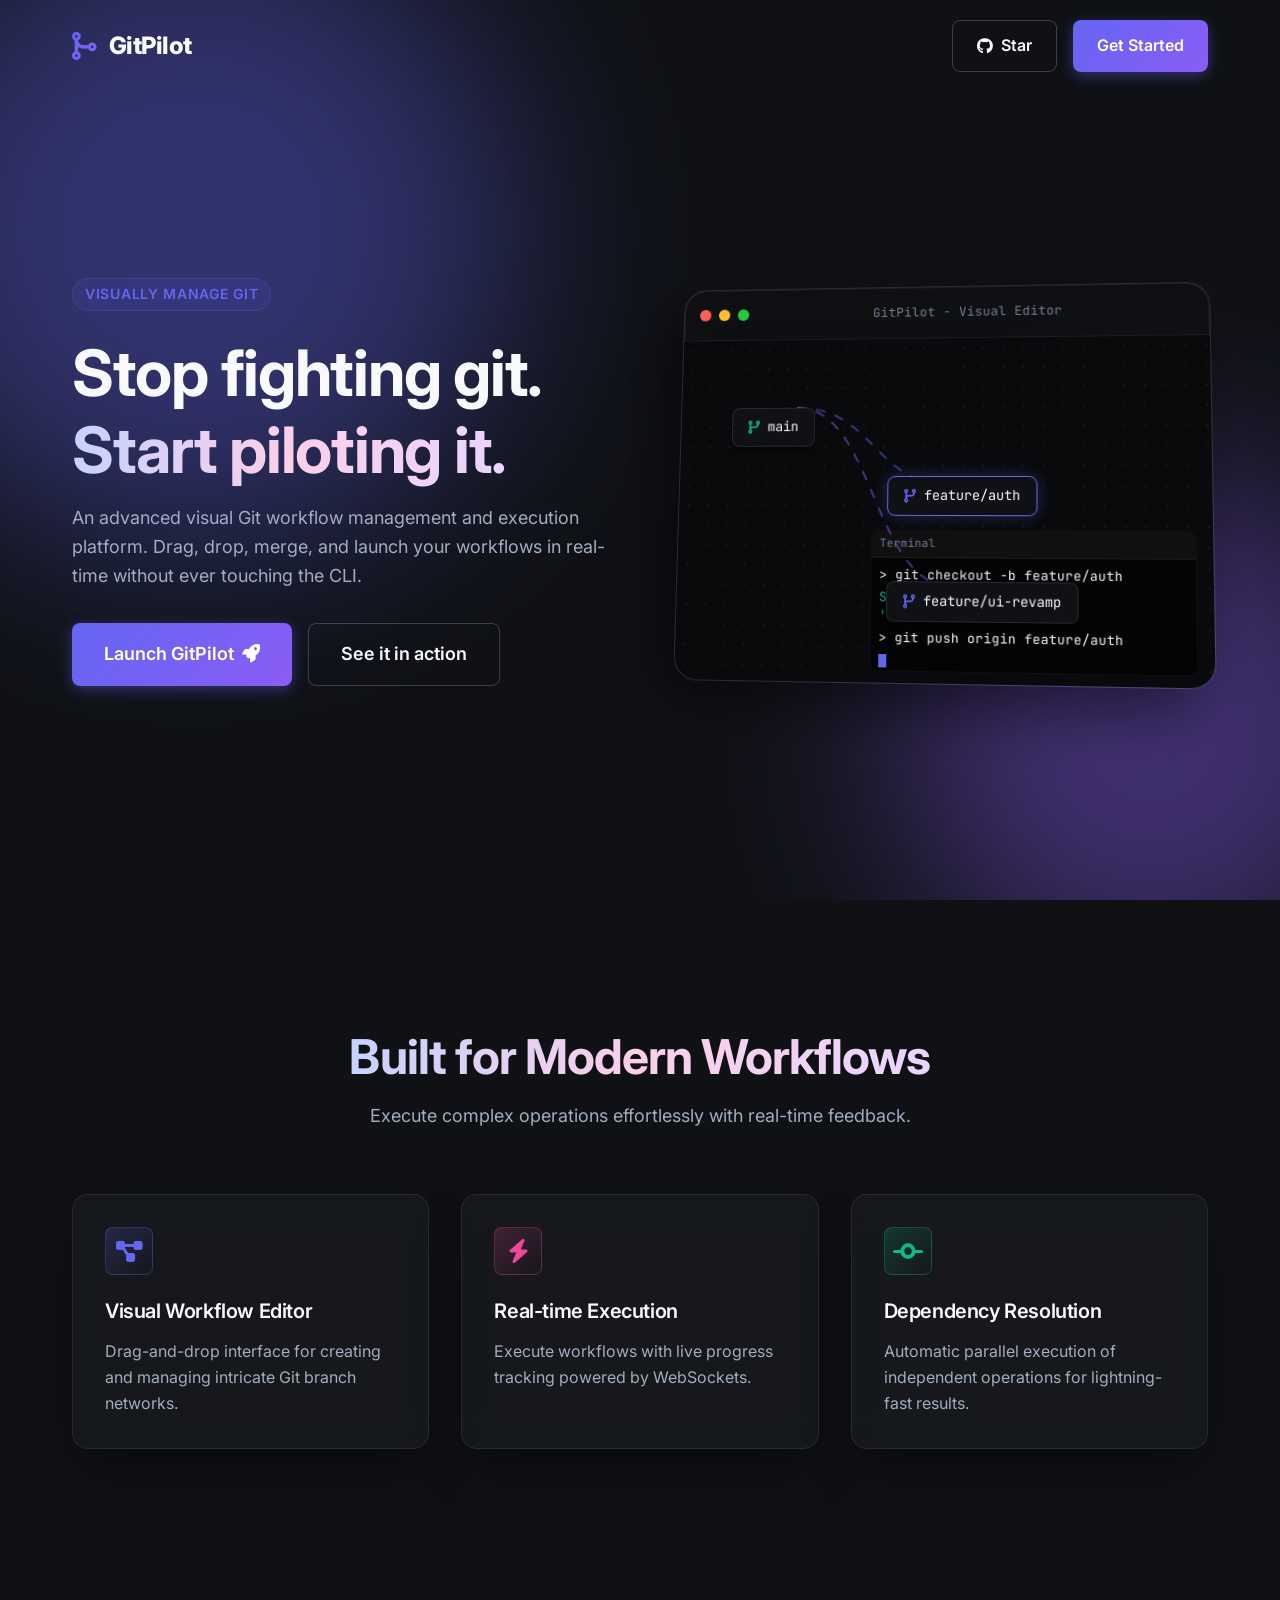
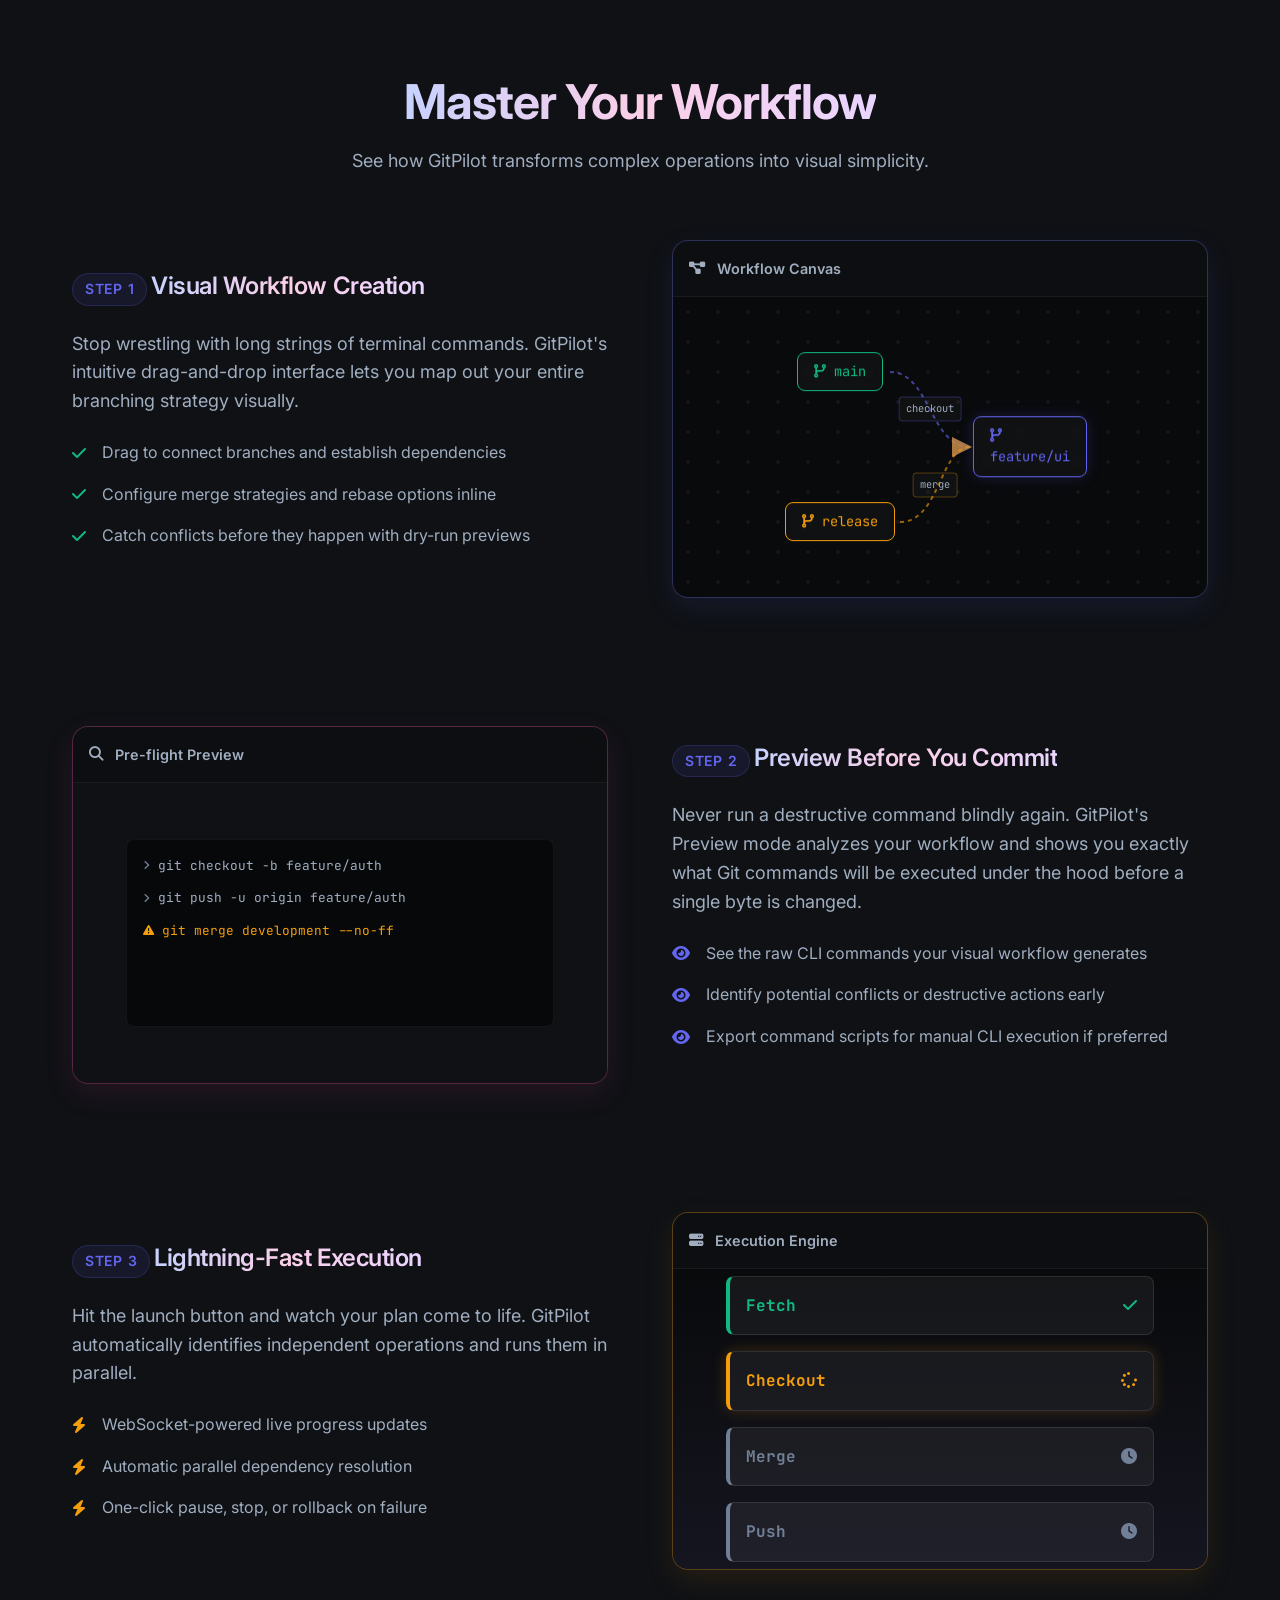
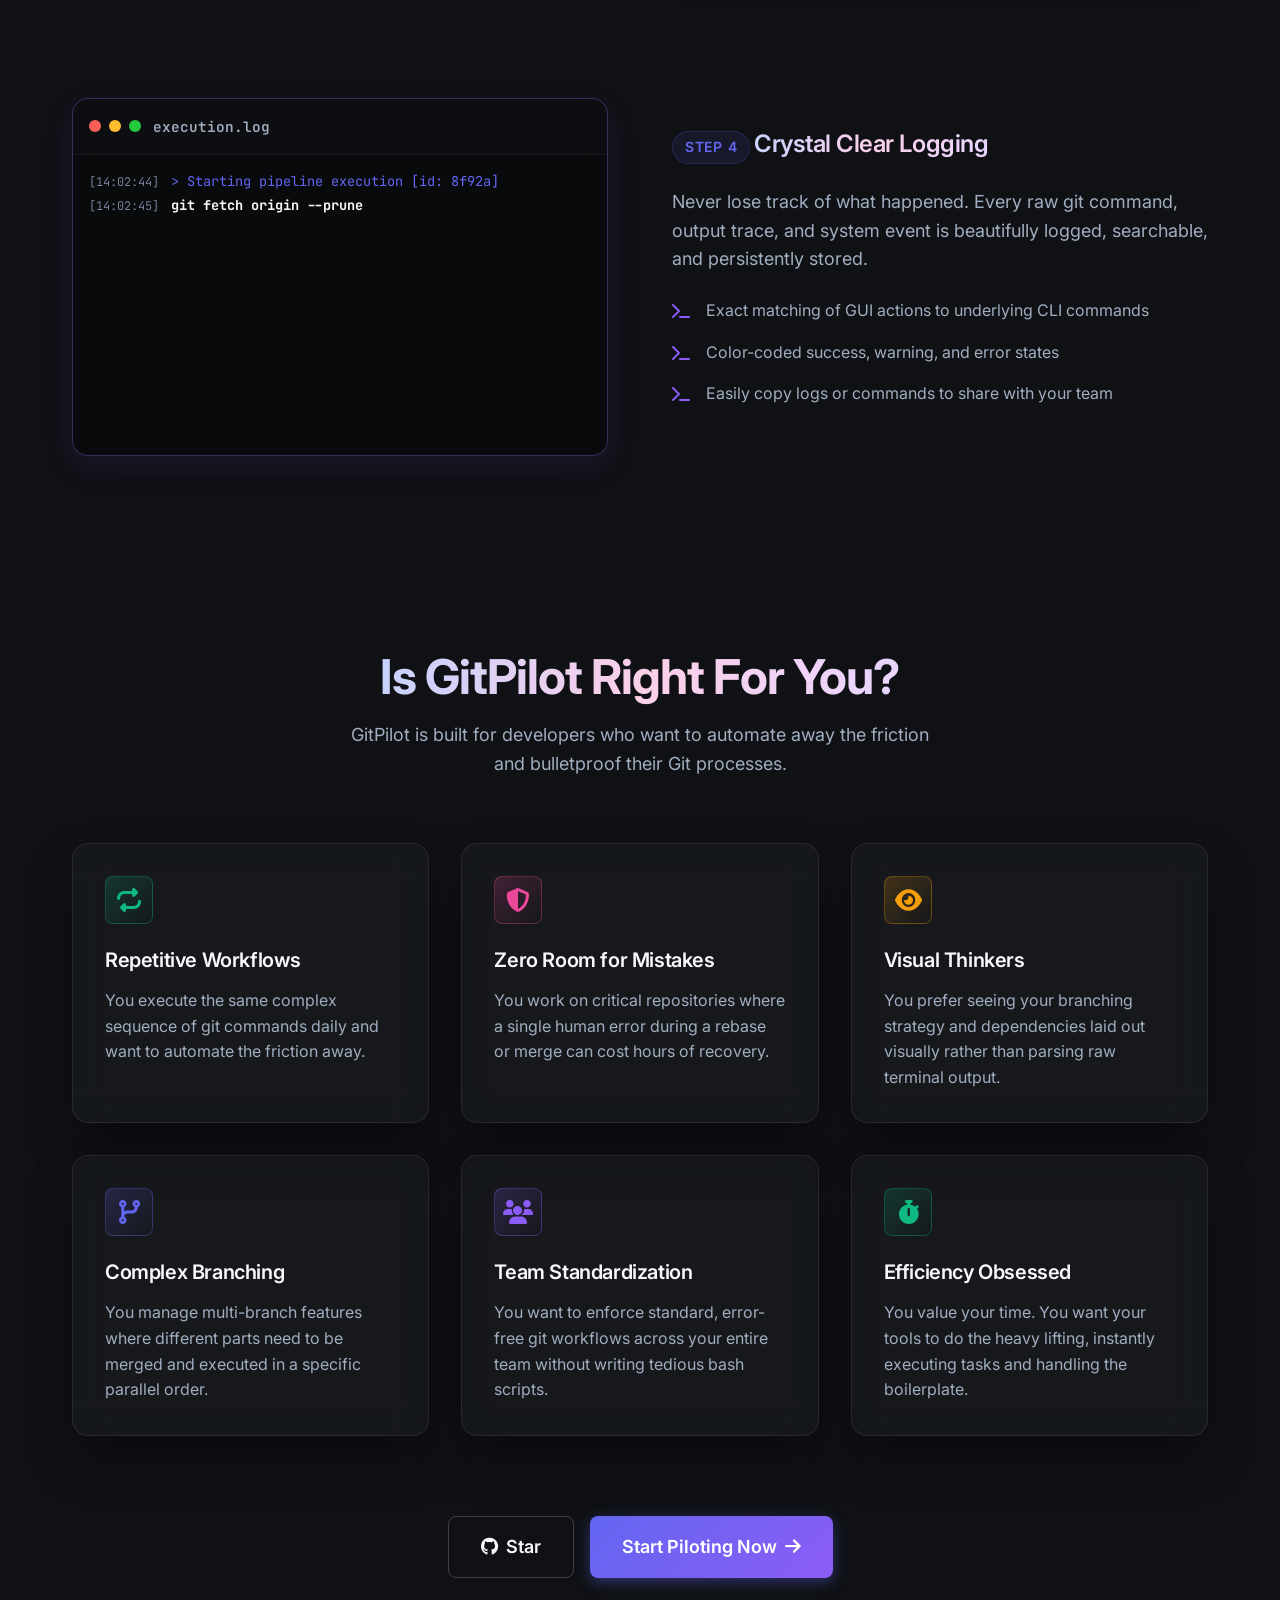
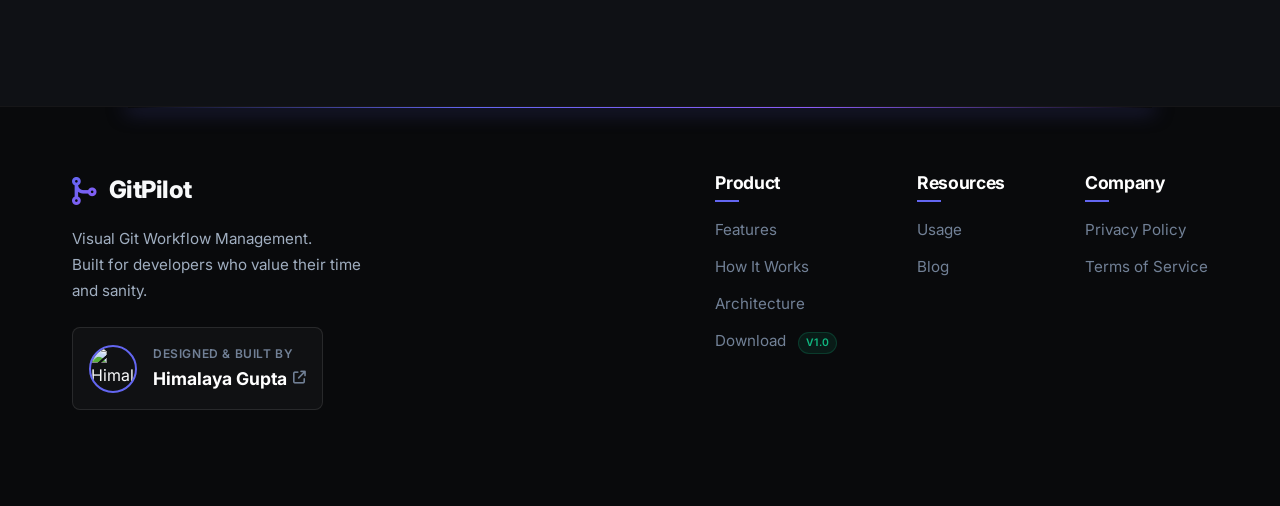
==== index.html @ dd2ccf81 "setup landing page for gitpilot" ====
<!DOCTYPE html>
<html lang="en">
<head>
    <meta charset="UTF-8">
    <meta name="viewport" content="width=device-width, initial-scale=1.0">
    <title>GitPilot - Visual Git Workflow Excellence</title>
    <meta name="description" content="GitPilot is an advanced visual Git workflow management and execution platform.">
    <!-- Google Fonts -->
    <link rel="preconnect" href="https://fonts.googleapis.com">
    <link rel="preconnect" href="https://fonts.gstatic.com" crossorigin>
    <link href="https://fonts.googleapis.com/css2?family=Inter:wght@300;400;500;600;700;800&family=JetBrains+Mono:wght@400;700&display=swap" rel="stylesheet">
    <!-- FontAwesome for Icons -->
    <link rel="stylesheet" href="https://cdnjs.cloudflare.com/ajax/libs/font-awesome/6.4.0/css/all.min.css">
    <!-- Custom CSS -->
    <link rel="stylesheet" href="css/style.css">
</head>
<body class="dark-theme">
    
    <!-- Navigation -->
    <nav class="navbar" id="navbar">
        <div class="container nav-content">
            <a href="#" class="logo">
                <i class="fa-solid fa-code-merge logo-icon"></i>
                <span>GitPilot</span>
            </a>
            
            <div class="nav-actions">
                <a href="https://github.com" target="_blank" class="btn btn-outline" aria-label="Github"><i class="fa-brands fa-github"></i> Star</a>
                <a href="#download" class="btn btn-primary">Get Started</a>
            </div>
            <button class="menu-toggle" aria-label="Toggle menu">
                <i class="fa-solid fa-bars"></i>
            </button>
        </div>
    </nav>

    <!-- Hero Section -->
    <header class="hero" id="hero">
        <div class="hero-bg-shapes">
            <div class="shape shape-1"></div>
            <div class="shape shape-2"></div>
        </div>
        <div class="container hero-content">
            <div class="hero-text">
                <div class="badge fade-in-up">Visually Manage Git</div>
                <h1 class="fade-in-up delay-1">Stop fighting git.<br><span class="text-gradient">Start piloting it.</span></h1>
                <p class="fade-in-up delay-2">An advanced visual Git workflow management and execution platform. Drag, drop, merge, and launch your workflows in real-time without ever touching the CLI.</p>
                <div class="hero-cta fade-in-up delay-3">
                    <a href="#download" class="btn btn-primary btn-lg">Launch GitPilot <i class="fa-solid fa-rocket"></i></a>
                    <a href="#how-it-works" class="btn btn-outline btn-lg">See it in action</a>
                </div>
            </div>
            <div class="hero-visual fade-in delay-4">
                <div class="glass-panel editor-mockup">
                    <div class="editor-header">
                        <div class="window-controls">
                            <span class="dot close"></span>
                            <span class="dot minimize"></span>
                            <span class="dot maximize"></span>
                        </div>
                        <div class="window-title">GitPilot - Visual Editor</div>
                    </div>
                    <div class="editor-body">
                        <!-- Simulated Visual Graph -->
                        <div class="graph-container" id="hero-graph">
                            <div class="node node-main" style="top: 20%; left: 10%;">
                                <i class="fa-solid fa-code-branch"></i> main
                            </div>
                            <svg class="connection-line" style="position:absolute; top: 0; left: 0; width: 100%; height: 100%; pointer-events: none; z-index: 1;">
                                <path id="anim-path-1" d="M 120 70 C 200 70, 200 150, 280 150" fill="none" class="animated-path stroke-primary" />
                                <path id="anim-path-2" d="M 120 70 C 200 70, 200 250, 280 250" fill="none" class="animated-path stroke-secondary" />
                            </svg>
                            <div class="node node-feature glow" style="top: 40%; left: 40%;">
                                <i class="fa-solid fa-code-branch"></i> feature/auth
                            </div>
                            <div class="node node-feature" style="top: 70%; left: 40%;">
                                <i class="fa-solid fa-code-branch"></i> feature/ui-revamp
                            </div>
                            <!-- Live Terminal Overlay -->
                            <div class="terminal-overlay glass-panel-dark">
                                <div class="terminal-header">Terminal</div>
                                <div class="terminal-content" id="terminal-typing"></div>
                            </div>
                        </div>
                    </div>
                </div>
            </div>
        </div>
    </header>

    <!-- Features Section -->
    <section class="features" id="features">
        <div class="container">
            <div class="section-header text-center reveal">
                <h2 class="text-gradient">Built for Modern Workflows</h2>
                <p>Execute complex operations effortlessly with real-time feedback.</p>
            </div>
            <div class="features-grid">
                <!-- Feature 1 -->
                <div class="feature-card glass-panel reveal hover-glow-effect">
                    <div class="feature-icon icon-gradient-1">
                        <i class="fa-solid fa-diagram-project"></i>
                    </div>
                    <h3>Visual Workflow Editor</h3>
                    <p>Drag-and-drop interface for creating and managing intricate Git branch networks.</p>
                </div>
                <!-- Feature 2 -->
                <div class="feature-card glass-panel reveal hover-glow-effect delay-1">
                    <div class="feature-icon icon-gradient-2">
                        <i class="fa-solid fa-bolt"></i>
                    </div>
                    <h3>Real-time Execution</h3>
                    <p>Execute workflows with live progress tracking powered by WebSockets.</p>
                </div>
                <!-- Feature 3 -->
                <div class="feature-card glass-panel reveal hover-glow-effect delay-2">
                    <div class="feature-icon icon-gradient-3">
                        <i class="fa-solid fa-code-commit"></i>
                    </div>
                    <h3>Dependency Resolution</h3>
                    <p>Automatic parallel execution of independent operations for lightning-fast results.</p>
                </div>
            </div>
        </div>
    </section>

    <!-- Showcase Sections (How It Works) -->
    <section class="showcase-section" id="how-it-works">
        <div class="container">
            <div class="section-header text-center reveal">
                <h2 class="text-gradient">Master Your Workflow</h2>
                <p>See how GitPilot transforms complex operations into visual simplicity.</p>
            </div>

            <!-- Showcase 1: Workflow Creation -->
            <div class="showcase-row reveal">
                <div class="showcase-text">
                    <div class="badge">Step 1</div>
                    <h3 class="text-gradient">Visual Workflow Creation</h3>
                    <p>Stop wrestling with long strings of terminal commands. GitPilot's intuitive drag-and-drop interface lets you map out your entire branching strategy visually.</p>
                    <ul class="feature-list">
                        <li><i class="fa-solid fa-check text-success"></i> Drag to connect branches and establish dependencies</li>
                        <li><i class="fa-solid fa-check text-success"></i> Configure merge strategies and rebase options inline</li>
                        <li><i class="fa-solid fa-check text-success"></i> Catch conflicts before they happen with dry-run previews</li>
                    </ul>
                </div>
                <div class="showcase-visual">
                    <div class="glass-panel mockup-panel outline-primary">
                        <div class="mockup-header">
                            <i class="fa-solid fa-diagram-project"></i> Workflow Canvas
                        </div>
                        <div class="mockup-body canvas-bg" style="position: relative;">
                            <!-- Centered rigid cluster -->
                            <div style="position: absolute; top: 50%; left: 50%; transform: translate(-50%, -50%); width: 320px; height: 250px;">
                                <!-- SVG Connections -->
                                <svg width="320" height="250" style="position:absolute; top:0; left:0; z-index: 1; pointer-events: none;">
                                    <defs>
                                        <marker id="arrow-pf" markerWidth="10" markerHeight="10" refX="9" refY="5" orient="auto">
                                            <path d="M 0 0 L 10 5 L 0 10 z" fill="rgba(99,102,241,0.6)" />
                                        </marker>
                                        <marker id="arrow-pm" markerWidth="10" markerHeight="10" refX="9" refY="5" orient="auto">
                                            <path d="M 0 0 L 10 5 L 0 10 z" fill="rgba(245,158,11,0.6)" />
                                        </marker>
                                    </defs>
                                    <!-- Checkout path -->
                                    <path d="M 110 50 C 150 50, 150 125, 190 125" fill="none" stroke="rgba(99,102,241,0.6)" stroke-width="2" stroke-dasharray="4 4" marker-end="url(#arrow-pf)"/>
                                    <!-- Merge path -->
                                    <path d="M 120 200 C 160 200, 160 125, 190 125" fill="none" stroke="rgba(245,158,11,0.6)" stroke-width="2" stroke-dasharray="4 4" marker-end="url(#arrow-pm)"/>
                                </svg>

                                <!-- Nodes -->
                                <div class="mock-node" style="position: absolute; top: 50px; left: 60px; transform: translate(-50%, -50%); border-color: var(--accent-success); color: var(--accent-success); z-index: 2;">
                                    <i class="fa-solid fa-code-branch"></i> main
                                </div>
                                
                                <div class="mock-node" style="position: absolute; top: 200px; left: 60px; transform: translate(-50%, -50%); border-color: var(--accent-warning); color: var(--accent-warning); z-index: 2;">
                                    <i class="fa-solid fa-code-branch"></i> release
                                </div>
                                
                                <div class="mock-node" style="position: absolute; top: 125px; left: 250px; transform: translate(-50%, -50%); border-color: var(--accent-primary); color: var(--accent-primary); z-index: 2; box-shadow: 0 0 15px rgba(99,102,241,0.2);">
                                    <i class="fa-solid fa-code-branch"></i> feature/ui
                                </div>

                                <!-- Operations -->
                                <div style="position: absolute; top: 87px; left: 150px; transform: translate(-50%, -50%); background: var(--bg-card); padding: 0.2rem 0.4rem; border-radius: 4px; border: 1px solid rgba(99,102,241,0.3); font-size: 0.65rem; font-family: var(--font-mono); color: var(--text-secondary); z-index: 5;">
                                    checkout
                                </div>
                                <div style="position: absolute; top: 163px; left: 155px; transform: translate(-50%, -50%); background: var(--bg-card); padding: 0.2rem 0.4rem; border-radius: 4px; border: 1px solid rgba(245,158,11,0.3); font-size: 0.65rem; font-family: var(--font-mono); color: var(--text-secondary); z-index: 5;">
                                    merge
                                </div>
                            </div>
                        </div>
                    </div>
                </div>
            </div>

            <!-- Showcase 2: Preview Operations -->
            <div class="showcase-row reverse reveal">
                <div class="showcase-text">
                    <div class="badge">Step 2</div>
                    <h3 class="text-gradient">Preview Before You Commit</h3>
                    <p>Never run a destructive command blindly again. GitPilot's Preview mode analyzes your workflow and shows you exactly what Git commands will be executed under the hood before a single byte is changed.</p>
                    <ul class="feature-list">
                        <li><i class="fa-solid fa-eye text-primary"></i> See the raw CLI commands your visual workflow generates</li>
                        <li><i class="fa-solid fa-eye text-primary"></i> Identify potential conflicts or destructive actions early</li>
                        <li><i class="fa-solid fa-eye text-primary"></i> Export command scripts for manual CLI execution if preferred</li>
                    </ul>
                </div>
                <div class="showcase-visual">
                    <div class="glass-panel mockup-panel outline-secondary">
                        <div class="mockup-header">
                            <i class="fa-solid fa-magnifying-glass"></i> Pre-flight Preview
                        </div>
                        <div class="mockup-body preview-bg" id="showcase-preview-actions">
                            <div class="preview-cmd-list">
                                <div class="p-cmd"><i class="fa-solid fa-angle-right"></i> git checkout -b feature/auth</div>
                                <div class="p-cmd"><i class="fa-solid fa-angle-right"></i> git push -u origin feature/auth</div>
                                <div class="p-cmd warning"><i class="fa-solid fa-triangle-exclamation"></i> git merge development --no-ff</div>
                                <div class="p-btn-row">
                                    <button class="btn btn-primary btn-sm">Looks Good, Execute</button>
                                </div>
                            </div>
                        </div>
                    </div>
                </div>
            </div>

            <!-- Showcase 3: Real-time Execution -->
            <div class="showcase-row reveal">
                <div class="showcase-text">
                    <div class="badge">Step 3</div>
                    <h3 class="text-gradient">Lightning-Fast Execution</h3>
                    <p>Hit the launch button and watch your plan come to life. GitPilot automatically identifies independent operations and runs them in parallel.</p>
                    <ul class="feature-list">
                        <li><i class="fa-solid fa-bolt text-warning"></i> WebSocket-powered live progress updates</li>
                        <li><i class="fa-solid fa-bolt text-warning"></i> Automatic parallel dependency resolution</li>
                        <li><i class="fa-solid fa-bolt text-warning"></i> One-click pause, stop, or rollback on failure</li>
                    </ul>
                </div>
                <div class="showcase-visual">
                    <div class="glass-panel mockup-panel outline-warning">
                        <div class="mockup-header">
                            <i class="fa-solid fa-server"></i> Execution Engine
                        </div>
                        <div class="mockup-body align-center exec-bg">
                            <div class="exec-pipeline">
                                <div class="exec-stage stage-done">Fetch</div>
                                <div class="exec-stage stage-running pulse-glow">Checkout</div>
                                <div class="exec-stage stage-pending">Merge</div>
                                <div class="exec-stage stage-pending">Push</div>
                            </div>
                            <!-- Animated data packets -->
                            <div class="packet p1"></div>
                            <div class="packet p2"></div>
                        </div>
                    </div>
                </div>
            </div>

            <!-- Showcase 4: Execution Logs -->
            <div class="showcase-row reverse reveal">
                <div class="showcase-text">
                    <div class="badge">Step 4</div>
                    <h3 class="text-gradient">Crystal Clear Logging</h3>
                    <p>Never lose track of what happened. Every raw git command, output trace, and system event is beautifully logged, searchable, and persistently stored.</p>
                    <ul class="feature-list">
                        <li><i class="fa-solid fa-terminal text-tertiary"></i> Exact matching of GUI actions to underlying CLI commands</li>
                        <li><i class="fa-solid fa-terminal text-tertiary"></i> Color-coded success, warning, and error states</li>
                        <li><i class="fa-solid fa-terminal text-tertiary"></i> Easily copy logs or commands to share with your team</li>
                    </ul>
                </div>
                <div class="showcase-visual">
                    <div class="glass-panel mockup-panel mock-terminal outline-tertiary">
                        <div class="mockup-header terminal-header">
                            <div class="window-controls"><span class="dot close"></span><span class="dot minimize"></span><span class="dot maximize"></span></div>
                            <span>execution.log</span>
                        </div>
                        <div class="mockup-body terminal-body" id="showcase-terminal-logs">
                            <!-- Logs injected by JS -->
                        </div>
                    </div>
                </div>
            </div>
        </div>
    </section>

    <!-- Target Audience Section -->
    <section class="audience-section" id="audience" style="padding: 2rem 0 8rem; position: relative; z-index: 10;">
        <div class="container">
            <div class="section-header text-center reveal">
                <h2 class="text-gradient">Is GitPilot Right For You?</h2>
                <p>GitPilot is built for developers who want to automate away the friction and bulletproof their Git processes.</p>
            </div>
            <div class="features-grid">
                <!-- Card 1 -->
                <div class="feature-card glass-panel reveal hover-glow-effect">
                    <div class="feature-icon icon-gradient-3">
                        <i class="fa-solid fa-repeat"></i>
                    </div>
                    <h3>Repetitive Workflows</h3>
                    <p>You execute the same complex sequence of git commands daily and want to automate the friction away.</p>
                </div>
                <!-- Card 2 -->
                <div class="feature-card glass-panel reveal hover-glow-effect delay-1">
                    <div class="feature-icon icon-gradient-2">
                        <i class="fa-solid fa-shield-halved"></i>
                    </div>
                    <h3>Zero Room for Mistakes</h3>
                    <p>You work on critical repositories where a single human error during a rebase or merge can cost hours of recovery.</p>
                </div>
                <!-- Card 3 -->
                <div class="feature-card glass-panel reveal hover-glow-effect delay-2">
                    <div class="feature-icon icon-gradient-4">
                        <i class="fa-solid fa-eye"></i>
                    </div>
                    <h3>Visual Thinkers</h3>
                    <p>You prefer seeing your branching strategy and dependencies laid out visually rather than parsing raw terminal output.</p>
                </div>
                <!-- Card 4 -->
                <div class="feature-card glass-panel reveal hover-glow-effect">
                    <div class="feature-icon icon-gradient-1">
                        <i class="fa-solid fa-code-branch"></i>
                    </div>
                    <h3>Complex Branching</h3>
                    <p>You manage multi-branch features where different parts need to be merged and executed in a specific parallel order.</p>
                </div>
                <!-- Card 5 -->
                <div class="feature-card glass-panel reveal hover-glow-effect delay-1">
                    <div class="feature-icon icon-gradient-5">
                        <i class="fa-solid fa-users"></i>
                    </div>
                    <h3>Team Standardization</h3>
                    <p>You want to enforce standard, error-free git workflows across your entire team without writing tedious bash scripts.</p>
                </div>
                <!-- Card 6 -->
                <div class="feature-card glass-panel reveal hover-glow-effect delay-2">
                    <div class="feature-icon icon-gradient-3">
                        <i class="fa-solid fa-stopwatch"></i>
                    </div>
                    <h3>Efficiency Obsessed</h3>
                    <p>You value your time. You want your tools to do the heavy lifting, instantly executing tasks and handling the boilerplate.</p>
                </div>
            </div>
            
            <div class="text-center mt-4" style="display: flex; justify-content: center; gap: 1rem; flex-wrap: wrap; margin-top: 5rem;">
                 <a href="https://github.com" target="_blank" class="btn btn-outline btn-lg mt-2" aria-label="Github"><i class="fa-brands fa-github"></i> Star</a>
                 <a href="#download" class="btn btn-primary btn-lg mt-2">Start Piloting Now <i class="fa-solid fa-arrow-right"></i></a>
            </div>
        </div>
    </section>

    <!-- Footer -->
    <footer class="footer pt-2">
        <div class="footer-glow"></div>
        <div class="container relative">
            <div class="footer-content">
                <div class="footer-brand">
                    <a href="#" class="logo mb-4">
                        <i class="fa-solid fa-code-merge logo-icon"></i>
                        <span>GitPilot</span>
                    </a>
                    <p>Visual Git Workflow Management.<br>Built for developers who value their time and sanity.</p>
                    
                    <div class="creator-badge mt-4" style="display: flex; align-items: center; gap: 1rem; padding: 1rem; background: rgba(255,255,255,0.03); border: 1px solid rgba(255,255,255,0.1); border-radius: var(--border-radius-sm); width: fit-content; transition: var(--transition-normal);">
                        <img src="https://github.com/himalaya0035.png" alt="Himalaya Gupta" style="width: 48px; height: 48px; border-radius: 50%; border: 2px solid var(--accent-primary);">
                        <div>
                            <p style="margin: 0; font-size: 0.75rem; color: var(--text-muted); text-transform: uppercase; letter-spacing: 0.05em; font-weight: 600;">Designed & Built by</p>
                            <a href="https://github.com/himalaya0035" target="_blank" style="font-size: 1.1rem; font-weight: 700; color: white; display: flex; align-items: center; gap: 0.4rem; text-decoration: none;">
                                Himalaya Gupta <i class="fa-solid fa-arrow-up-right-from-square" style="font-size: 0.8rem; color: var(--text-muted);"></i>
                            </a>
                        </div>
                    </div>
                </div>

                <div class="link-grid">
                    <div class="link-group">
                        <h4>Product</h4>
                        <a href="#features">Features</a>
                        <a href="#how-it-works">How It Works</a>
                        <a href="#architecture">Architecture</a>
                        <a href="#download" class="text-primary">Download <span class="badge badge-sm">v1.0</span></a>
                    </div>
                    <div class="link-group">
                        <h4>Resources</h4>
                        <a href="#">Usage</a>
                        <a href="#">Blog</a>
                    </div>
                    <div class="link-group">
                        <h4>Company</h4>
                        <a href="privacy.html">Privacy Policy</a>
                        <a href="terms.html">Terms of Service</a>
                    </div>
                </div>
            </div>
        </div>
    </footer>

    <!-- Custom JS -->
    <script src="js/main.js"></script>
</body>
</html>
---- css/style.css ----
/* ==========================================================================
   CSS Variables & Typography
   ========================================================================== */
   :root {
    /* Color Palette - Premium Dark Mode */
    --bg-dark: #0f1115;
    --bg-darker: #090a0c;
    --bg-card: rgba(255, 255, 255, 0.03);
    --bg-card-hover: rgba(255, 255, 255, 0.05);
    
    --text-primary: #f8f9fa;
    --text-secondary: #a0aec0;
    --text-muted: #718096;
    
    --accent-primary: #6366f1; /* Indigo */
    --accent-primary-hover: #4f46e5;
    --accent-secondary: #ec4899; /* Pink */
    --accent-tertiary: #8b5cf6; /* Purple */
    --accent-success: #10b981; /* Emerald */
    --accent-warning: #f59e0b; /* Amber */
    --accent-danger: #ef4444; /* Red */
    
    /* Gradients */
    --gradient-primary: linear-gradient(135deg, var(--accent-primary) 0%, var(--accent-tertiary) 100%);
    --gradient-secondary: linear-gradient(135deg, var(--accent-tertiary) 0%, var(--accent-secondary) 100%);
    --gradient-text: linear-gradient(to right, #c7d2fe, #fbcfe8, #e9d5ff);
    
    /* Layout */
    --container-width: 1200px;
    --border-radius-sm: 8px;
    --border-radius-md: 16px;
    --border-radius-lg: 24px;
    
    /* Transitions */
    --transition-fast: 0.2s ease;
    --transition-normal: 0.3s ease;
    --transition-slow: 0.8s cubic-bezier(0.16, 1, 0.3, 1);
    
    /* Fonts */
    --font-sans: 'Inter', system-ui, -apple-system, sans-serif;
    --font-mono: 'JetBrains Mono', monospace;
}

/* ==========================================================================
   Base Styles
   ========================================================================== */
* {
    margin: 0;
    padding: 0;
    box-sizing: border-box;
}

html {
    scroll-behavior: smooth;
}

body {
    font-family: var(--font-sans);
    background-color: var(--bg-dark);
    color: var(--text-primary);
    line-height: 1.6;
    overflow-x: hidden;
    -webkit-font-smoothing: antialiased;
    -moz-osx-font-smoothing: grayscale;
}

/* Base selection color */
::selection {
    background-color: rgba(99, 102, 241, 0.3);
    color: var(--text-primary);
}

.container {
    max-width: var(--container-width);
    margin: 0 auto;
    padding: 0 2rem;
}

a {
    color: var(--text-primary);
    text-decoration: none;
    transition: var(--transition-normal);
}

ul {
    list-style: none;
}

/* ==========================================================================
   Typography
   ========================================================================== */
h1, h2, h3, h4, h5, h6 {
    line-height: 1.2;
    font-weight: 700;
    margin-bottom: 1rem;
    letter-spacing: -0.02em;
}

h1 { font-size: clamp(2.5rem, 5vw, 4.5rem); }
h2 { font-size: clamp(2rem, 4vw, 3rem); }
h3 { font-size: 1.5rem; font-weight: 600; }

p {
    color: var(--text-secondary);
    margin-bottom: 1rem;
    font-size: 1.125rem;
}

.text-gradient {
    background: var(--gradient-text);
    -webkit-background-clip: text;
    background-clip: text;
    -webkit-text-fill-color: transparent;
    display: inline-block;
}

.text-center { text-align: center; }

/* ==========================================================================
   Components (Buttons, Cards, Badges)
   ========================================================================== */
.btn {
    display: inline-flex;
    align-items: center;
    justify-content: center;
    gap: 0.5rem;
    padding: 0.75rem 1.5rem;
    border-radius: var(--border-radius-sm);
    font-weight: 600;
    cursor: pointer;
    transition: var(--transition-normal);
    border: none;
    font-family: var(--font-sans);
    font-size: 1rem;
    position: relative;
    overflow: hidden;
}

.btn-lg {
    padding: 1rem 2rem;
    font-size: 1.125rem;
}

.btn-primary {
    background: var(--gradient-primary);
    color: white;
    box-shadow: 0 4px 14px 0 rgba(99, 102, 241, 0.39);
}

.btn-primary:hover {
    box-shadow: 0 6px 20px rgba(99, 102, 241, 0.23);
    transform: translateY(-2px);
}

.btn-outline {
    background: transparent;
    border: 1px solid rgba(255, 255, 255, 0.2);
    color: var(--text-primary);
}

.btn-outline:hover {
    background: rgba(255, 255, 255, 0.05);
    border-color: rgba(255, 255, 255, 0.4);
}

.badge {
    display: inline-block;
    padding: 0.25rem 0.75rem;
    background: rgba(99, 102, 241, 0.1);
    color: var(--accent-primary);
    border: 1px solid rgba(99, 102, 241, 0.2);
    border-radius: 9999px;
    font-size: 0.875rem;
    font-weight: 600;
    margin-bottom: 1.5rem;
    text-transform: uppercase;
    letter-spacing: 0.05em;
}

/* Glassmorphism panel base */
.glass-panel {
    background: var(--bg-card);
    backdrop-filter: blur(16px);
    -webkit-backdrop-filter: blur(16px);
    border: 1px solid rgba(255, 255, 255, 0.08);
    border-radius: var(--border-radius-md);
    box-shadow: 0 25px 50px -12px rgba(0, 0, 0, 0.5);
}

/* ==========================================================================
   Navigation
   ========================================================================== */
.navbar {
    position: fixed;
    top: 0;
    left: 0;
    width: 100%;
    z-index: 1000;
    padding: 1.25rem 0;
    transition: var(--transition-normal);
}

.navbar.scrolled {
    background: rgba(15, 17, 21, 0.8);
    backdrop-filter: blur(12px);
    -webkit-backdrop-filter: blur(12px);
    border-bottom: 1px solid rgba(255, 255, 255, 0.05);
    padding: 1rem 0;
}

.nav-content {
    display: flex;
    justify-content: space-between;
    align-items: center;
}

.logo {
    display: flex;
    align-items: center;
    gap: 0.75rem;
    font-size: 1.5rem;
    font-weight: 800;
    letter-spacing: -0.02em;
}

.logo-icon {
    font-size: 1.75rem;
    background: var(--gradient-primary);
    -webkit-background-clip: text;
    background-clip: text;
    -webkit-text-fill-color: transparent;
}

.nav-links {
    display: flex;
    gap: 2rem;
}

.nav-links a {
    color: var(--text-secondary);
    font-weight: 500;
    position: relative;
}

.nav-links a::after {
    content: '';
    position: absolute;
    bottom: -4px;
    left: 0;
    width: 0;
    height: 2px;
    background: var(--gradient-primary);
    transition: var(--transition-fast);
}

.nav-links a:hover {
    color: var(--text-primary);
}

.nav-links a:hover::after {
    width: 100%;
}

.nav-actions {
    display: flex;
    gap: 1rem;
}

.menu-toggle {
    display: none;
    background: none;
    border: none;
    color: var(--text-primary);
    font-size: 1.5rem;
    cursor: pointer;
}

/* ==========================================================================
   Hero Section
   ========================================================================== */
.hero {
    position: relative;
    padding: 10rem 0 6rem;
    min-height: 100vh;
    display: flex;
    align-items: center;
    overflow: hidden;
}

/* Abstract Background Glows */
.hero-bg-shapes {
    position: absolute;
    top: 0;
    left: 0;
    width: 100%;
    height: 100%;
    overflow: hidden;
    z-index: -1;
}

.shape {
    position: absolute;
    filter: blur(100px);
    border-radius: 50%;
    opacity: 0.4;
    animation: float 20s infinite ease-in-out;
}

.shape-1 {
    top: -10%;
    left: -10%;
    width: 50vw;
    height: 50vw;
    background: var(--accent-primary);
    animation-delay: 0s;
}

.shape-2 {
    bottom: -10%;
    right: -10%;
    width: 40vw;
    height: 40vw;
    background: var(--accent-tertiary);
    animation-delay: -5s;
}

.hero-content {
    display: grid;
    grid-template-columns: 1fr 1fr;
    gap: 4rem;
    align-items: center;
}

.hero-text {
    max-width: 600px;
}

.hero-cta {
    display: flex;
    gap: 1rem;
    margin-top: 2rem;
}

/* Editor Mockup Graphic */
.editor-mockup {
    position: relative;
    width: 100%;
    height: 400px;
    border-radius: var(--border-radius-lg);
    overflow: hidden;
    transform: perspective(1000px) rotateY(-5deg) rotateX(5deg);
    box-shadow: -20px 20px 60px rgba(0,0,0,0.5), 0 0 0 1px rgba(255,255,255,0.1) inset;
    transition: transform 0.5s ease;
}

.editor-mockup:hover {
    transform: perspective(1000px) rotateY(0deg) rotateX(0deg);
}

.editor-header {
    background: rgba(0, 0, 0, 0.4);
    padding: 1rem;
    display: flex;
    align-items: center;
    border-bottom: 1px solid rgba(255, 255, 255, 0.05);
}

.window-controls {
    display: flex;
    gap: 0.5rem;
}

.dot {
    width: 12px;
    height: 12px;
    border-radius: 50%;
}
.dot.close { background-color: #ff5f56; }
.dot.minimize { background-color: #ffbd2e; }
.dot.maximize { background-color: #27c93f; }

.window-title {
    flex: 1;
    text-align: center;
    font-family: var(--font-mono);
    font-size: 0.8rem;
    color: var(--text-muted);
}

.editor-body {
    position: relative;
    height: calc(100% - 3rem);
    background: var(--bg-darker);
    overflow: hidden;
}

.graph-container {
    position: absolute;
    width: 100%;
    height: 100%;
    background-image: radial-gradient(rgba(255,255,255,0.05) 1px, transparent 1px);
    background-size: 20px 20px;
}

/* Visual Nodes */
.node {
    position: absolute;
    padding: 0.5rem 1rem;
    background: var(--bg-dark);
    border: 1px solid rgba(255, 255, 255, 0.1);
    border-radius: var(--border-radius-sm);
    font-family: var(--font-mono);
    font-size: 0.85rem;
    display: flex;
    align-items: center;
    gap: 0.5rem;
    z-index: 2;
    box-shadow: 0 4px 6px -1px rgba(0, 0, 0, 0.5);
}

.node.glow {
    border-color: var(--accent-primary);
    box-shadow: 0 0 15px rgba(99, 102, 241, 0.3);
}

.node-main i { color: var(--accent-success); }
.node-feature i { color: var(--accent-primary); }

.stroke-primary { stroke: rgba(99, 102, 241, 0.5); stroke-width: 2; }
.stroke-secondary { stroke: rgba(139, 92, 246, 0.5); stroke-width: 2; }
.animated-path {
    stroke-dasharray: 10;
    animation: dashLine 20s linear infinite;
}

/* Terminal Overlay */
.terminal-overlay {
    position: absolute;
    bottom: 1rem;
    right: 1rem;
    width: 60%;
    height: 40%;
    border-radius: var(--border-radius-sm);
    overflow: hidden;
}

.glass-panel-dark {
    background: rgba(0, 0, 0, 0.6);
    backdrop-filter: blur(8px);
    -webkit-backdrop-filter: blur(8px);
    border: 1px solid rgba(255, 255, 255, 0.05);
}

.terminal-header {
    background: rgba(255,255,255,0.05);
    padding: 0.25rem 0.5rem;
    font-family: var(--font-mono);
    font-size: 0.7rem;
    color: var(--text-muted);
    border-bottom: 1px solid rgba(255, 255, 255, 0.05);
}

.terminal-content {
    padding: 0.5rem;
    font-family: var(--font-mono);
    font-size: 0.8rem;
    line-height: 1.4;
    color: var(--accent-success);
}

.terminal-cursor {
    display: inline-block;
    width: 8px;
    height: 1em;
    background-color: var(--accent-primary);
    vertical-align: middle;
    animation: blink 1s step-end infinite;
}

/* ==========================================================================
   Features Section
   ========================================================================== */
.features {
    padding: 8rem 0;
    position: relative;
    z-index: 10;
}

.section-header {
    max-width: 600px;
    margin: 0 auto 4rem;
}

.features-grid {
    display: grid;
    grid-template-columns: repeat(auto-fit, minmax(300px, 1fr));
    gap: 2rem;
}

.feature-card {
    padding: 2rem;
    transition: var(--transition-normal);
    position: relative;
}

.hover-glow-effect {
    overflow: hidden;
}

.hover-glow-effect::before {
    content: '';
    position: absolute;
    top: 0;
    left: 0;
    width: 100%;
    height: 100%;
    background: radial-gradient(
        800px circle at var(--mouse-x, 0) var(--mouse-y, 0), 
        rgba(255, 255, 255, 0.06),
        transparent 40%
    );
    opacity: 0;
    transition: opacity 0.5s;
    pointer-events: none;
    z-index: 0;
}

.hover-glow-effect:hover::before {
    opacity: 1;
}

.feature-card:hover {
    transform: translateY(-5px);
    border-color: rgba(255, 255, 255, 0.15);
}

.feature-icon {
    width: 48px;
    height: 48px;
    border-radius: var(--border-radius-sm);
    display: flex;
    align-items: center;
    justify-content: center;
    font-size: 1.5rem;
    margin-bottom: 1.5rem;
    position: relative;
    z-index: 1;
}

/* Icon Gradient Utilities */
.icon-gradient-1 { background: linear-gradient(135deg, rgba(99,102,241,0.2) 0%, rgba(99,102,241,0) 100%); color: var(--accent-primary); border: 1px solid rgba(99,102,241,0.3); }
.icon-gradient-2 { background: linear-gradient(135deg, rgba(236,72,153,0.2) 0%, rgba(236,72,153,0) 100%); color: var(--accent-secondary); border: 1px solid rgba(236,72,153,0.3); }
.icon-gradient-3 { background: linear-gradient(135deg, rgba(16,185,129,0.2) 0%, rgba(16,185,129,0) 100%); color: var(--accent-success); border: 1px solid rgba(16,185,129,0.3); }
.icon-gradient-4 { background: linear-gradient(135deg, rgba(245,158,11,0.2) 0%, rgba(245,158,11,0) 100%); color: var(--accent-warning); border: 1px solid rgba(245,158,11,0.3); }
.icon-gradient-5 { background: linear-gradient(135deg, rgba(139,92,246,0.2) 0%, rgba(139,92,246,0) 100%); color: var(--accent-tertiary); border: 1px solid rgba(139,92,246,0.3); }

.feature-card h3 {
    font-size: 1.25rem;
    position: relative;
    z-index: 1;
}

.feature-card p {
    margin-bottom: 0;
    font-size: 1rem;
    position: relative;
    z-index: 1;
}

/* ==========================================================================
   CTA Section
   ========================================================================== */
.cta-section {
    padding: 6rem 0;
}

.cta-banner {
    padding: 4rem;
    display: flex;
    align-items: center;
    justify-content: space-between;
    text-align: left;
    background: linear-gradient(to right, rgba(255,255,255,0.03), rgba(99,102,241,0.05));
    border: 1px solid rgba(99,102,241,0.2);
}

.cta-content {
    max-width: 60%;
}

.cta-content h2 { margin-bottom: 0.5rem; }
.cta-content p { margin-bottom: 0; }

/* ==========================================================================
   Footer
   ========================================================================== */
.footer {
    border-top: 1px solid rgba(255,255,255,0.05);
    padding: 4rem 0 2rem;
    background: var(--bg-darker);
}

.footer-content {
    display: grid;
    grid-template-columns: 2fr 1fr 1fr;
    gap: 4rem;
    margin-bottom: 4rem;
}

.footer-brand p {
    margin-top: 1rem;
    max-width: 300px;
}

.link-group h4 {
    color: white;
    font-size: 1.1rem;
    margin-bottom: 1.5rem;
}

.link-group a {
    display: block;
    color: var(--text-secondary);
    margin-bottom: 0.75rem;
}

.link-group a:hover {
    color: var(--accent-primary);
}

.footer-bottom {
    display: flex;
    justify-content: space-between;
    align-items: center;
    padding-top: 2rem;
    border-top: 1px solid rgba(255,255,255,0.05);
}

.footer-bottom p { margin-bottom: 0; font-size: 0.9rem; }

.social-links {
    display: flex;
    gap: 1rem;
}

.social-links a {
    font-size: 1.2rem;
    color: var(--text-secondary);
}

.social-links a:hover {
    color: var(--accent-primary);
}

/* ==========================================================================
   Animations
   ========================================================================== */
@keyframes float {
    0%, 100% { transform: translateY(0) scale(1); }
    50% { transform: translateY(-20px) scale(1.05); }
}

@keyframes dashLine {
    to { stroke-dashoffset: -100; }
}

@keyframes blink {
    0%, 100% { opacity: 1; }
    50% { opacity: 0; }
}

/* Initial States for JS Reveal */
.fade-in-up {
    opacity: 0;
    transform: translateY(30px);
    transition: var(--transition-slow);
}

.fade-in {
    opacity: 0;
    transition: var(--transition-slow);
}

.fade-in-up.active, .fade-in.active {
    opacity: 1;
    transform: translateY(0);
}

.reveal {
    opacity: 0;
    transform: translateY(40px);
    transition: var(--transition-slow);
}

.reveal.active {
    opacity: 1;
    transform: translateY(0);
}

.delay-1 { transition-delay: 0.1s; }
.delay-2 { transition-delay: 0.2s; }
.delay-3 { transition-delay: 0.3s; }
.delay-4 { transition-delay: 0.4s; }

/* ==========================================================================
   Responsive Design
   ========================================================================== */
@media (max-width: 992px) {
    .hero-content {
        grid-template-columns: 1fr;
        text-align: center;
        gap: 3rem;
    }
    
    .hero-text {
        margin: 0 auto;
    }
    
    .hero-cta {
        justify-content: center;
    }
    
    .cta-banner {
        flex-direction: column;
        text-align: center;
        gap: 2rem;
    }
    
    .cta-content { max-width: 100%; }
}

@media (max-width: 768px) {
    .nav-links, .nav-actions .btn-outline {
        display: none;
    }
    
    .menu-toggle {
        display: none;
    }
    
    .footer-content {
        grid-template-columns: 1fr;
        gap: 2rem;
    }
    
    .hero {
        padding-top: 8rem;
    }
}


/* ==========================================================================
   Showcase Sections (How It Works)
   ========================================================================== */
.showcase-section {
    padding: 6rem 0;
    position: relative;
    background: var(--bg-dark);
}

.showcase-row {
    display: flex;
    align-items: center;
    gap: 4rem;
    margin-bottom: 8rem;
}

.showcase-row:last-child {
    margin-bottom: 4rem;
}

.showcase-row.reverse {
    flex-direction: row-reverse;
}

.showcase-text {
    flex: 1;
}

.showcase-visual {
    flex: 1;
    position: relative;
}

.feature-list {
    margin-top: 1.5rem;
}

.feature-list li {
    display: flex;
    align-items: center;
    gap: 1rem;
    margin-bottom: 1rem;
    color: var(--text-secondary);
}

.text-success { color: var(--accent-success); }
.text-warning { color: var(--accent-warning); }
.text-tertiary { color: var(--accent-tertiary); }

/* Mockup Panels */
.mockup-panel {
    border-radius: var(--border-radius-md);
    overflow: hidden;
    position: relative;
}

.outline-primary { border: 1px solid rgba(99, 102, 241, 0.3); box-shadow: 0 10px 30px rgba(99, 102, 241, 0.1); }
.outline-warning { border: 1px solid rgba(245, 158, 11, 0.3); box-shadow: 0 10px 30px rgba(245, 158, 11, 0.1); }
.outline-tertiary { border: 1px solid rgba(139, 92, 246, 0.3); box-shadow: 0 10px 30px rgba(139, 92, 246, 0.1); }

.mockup-header {
    background: rgba(0, 0, 0, 0.4);
    padding: 1rem;
    display: flex;
    align-items: center;
    gap: 0.75rem;
    font-size: 0.9rem;
    font-weight: 600;
    color: var(--text-secondary);
    border-bottom: 1px solid rgba(255, 255, 255, 0.05);
}

.mockup-body {
    height: 300px;
    position: relative;
    overflow: hidden;
    background: var(--bg-darker);
}

.align-center {
    display: flex;
    align-items: center;
    justify-content: center;
}

/* Showcase 1: Canvas BG & Nodes */
.canvas-bg {
    background-image: radial-gradient(rgba(255,255,255,0.05) 2px, transparent 2px);
    background-size: 30px 30px;
}

.mock-node {
    position: absolute;
    padding: 0.5rem 1rem;
    background: var(--bg-card);
    border: 1px solid rgba(255, 255, 255, 0.1);
    border-radius: var(--border-radius-sm);
    font-family: var(--font-mono);
    font-size: 0.85rem;
    z-index: 2;
    backdrop-filter: blur(4px);
}

.n-main {
    top: 50%;
    left: 20%;
    transform: translateY(-50%);
    border-color: var(--accent-success);
    color: var(--accent-success);
}

.n-feat {
    top: 20%;
    right: 30%;
    border-color: var(--accent-primary);
    color: var(--accent-primary);
    opacity: 0.5;
}

.n-drag {
    animation: dropHover 3s infinite alternate ease-in-out;
}

.mock-connector {
    position: absolute;
    top: 0;
    left: 0;
    width: 100%;
    height: 100%;
    z-index: 1;
}

.mock-connector path {
    stroke-dashoffset: 1000;
    animation: dashDraw 4s infinite linear;
}

.mock-cursor {
    position: absolute;
    top: 60%;
    left: 40%;
    font-size: 1.5rem;
    color: white;
    z-index: 10;
    filter: drop-shadow(0 2px 4px rgba(0,0,0,0.5));
    animation: cursorMove 3s infinite alternate ease-in-out;
}

@keyframes dropHover {
    0% { transform: scale(1); opacity: 0.5; border-style: dashed; }
    100% { transform: scale(1.05); opacity: 1; border-style: solid; box-shadow: 0 0 15px rgba(99,102,241,0.4); }
}
@keyframes cursorMove {
    0% { top: 60%; left: 40%; }
    100% { top: 25%; left: 60%; }
}
@keyframes dashDraw {
    to { stroke-dashoffset: 0; }
}

/* Showcase 2: Execution Pipeline */
.exec-bg {
    background: linear-gradient(to bottom, var(--bg-darker), #151520);
}

.exec-pipeline {
    display: flex;
    flex-direction: column;
    gap: 1rem;
    width: 80%;
    position: relative;
    z-index: 2;
}

.exec-stage {
    padding: 1rem;
    border-radius: var(--border-radius-sm);
    font-family: var(--font-mono);
    font-weight: bold;
    display: flex;
    justify-content: space-between;
    align-items: center;
    background: rgba(255, 255, 255, 0.05);
    border: 1px solid rgba(255, 255, 255, 0.1);
    transition: var(--transition-normal);
}

.stage-done {
    border-left: 4px solid var(--accent-success);
    color: var(--accent-success);
}
.stage-done::after {
    content: '\f00c';
    font-family: 'Font Awesome 6 Free';
}

.stage-running {
    border-left: 4px solid var(--accent-warning);
    color: var(--accent-warning);
}
.stage-running::after {
    content: '\f110';
    font-family: 'Font Awesome 6 Free';
    animation: spin 2s linear infinite;
}

.stage-pending {
    border-left: 4px solid var(--text-muted);
    color: var(--text-muted);
}
.stage-pending::after {
    content: '\f017';
    font-family: 'Font Awesome 6 Free';
}

.pulse-glow {
    box-shadow: 0 0 15px rgba(245, 158, 11, 0.2);
    animation: pulseBg 2s infinite alternate;
}

@keyframes pulseBg {
    from { background: rgba(245, 158, 11, 0.05); }
    to { background: rgba(245, 158, 11, 0.15); }
}
@keyframes spin { 100% { transform: rotate(360deg); } }

/* Showcase 3: Terminal Logs */
.mock-terminal .terminal-body {
    padding: 1rem;
    font-family: var(--font-mono);
    font-size: 0.85rem;
    line-height: 1.5;
    overflow-y: auto;
    text-align: left;
    display: block; /* override align-center */
}

.log-line {
    margin-bottom: 0.25rem;
    opacity: 0;
    transform: translateY(5px);
    animation: logEntry 0.3s forwards ease-out;
}

@keyframes logEntry {
    to { opacity: 1; transform: translateY(0); }
}

.log-time { color: var(--text-muted); margin-right: 0.75rem; font-size: 0.75rem; }
.log-cmd { color: #f8f9fa; font-weight: bold; }
.log-info { color: var(--accent-primary); }
.log-success { color: var(--accent-success); }
.log-err { color: var(--accent-danger); }

/* Responsive adjustments for showcase */
@media (max-width: 992px) {
    .showcase-row, .showcase-row.reverse {
        flex-direction: column;
        gap: 3rem;
        align-items: stretch;
    }
}

/* Showcase 2: Preview BG */
.outline-secondary { border: 1px solid rgba(236, 72, 153, 0.3); box-shadow: 0 10px 30px rgba(236, 72, 153, 0.1); }
.text-primary { color: var(--accent-primary); }
.preview-bg {
    background: var(--bg-dark);
    display: flex;
    align-items: center;
    justify-content: center;
}

.preview-cmd-list {
    background: rgba(0,0,0,0.5);
    border: 1px solid rgba(255,255,255,0.05);
    border-radius: var(--border-radius-sm);
    padding: 1rem;
    width: 80%;
    font-family: var(--font-mono);
    font-size: 0.8rem;
}

.p-cmd {
    margin-bottom: 0.75rem;
    color: var(--text-secondary);
    display: flex;
    align-items: center;
    gap: 0.5rem;
}

.p-cmd i { color: var(--text-muted); font-size: 0.7rem; }
.p-cmd.warning { color: var(--accent-warning); }
.p-cmd.warning i { color: var(--accent-warning); }

.p-btn-row {
    margin-top: 1.5rem;
    text-align: right;
    border-top: 1px dashed rgba(255,255,255,0.1);
    padding-top: 1rem;
}

.btn-sm {
    padding: 0.4rem 0.8rem;
    font-size: 0.8rem;
}

/* ==========================================================================
   Footer Redesign
   ========================================================================== */
.footer {
    position: relative;
    border-top: 1px solid rgba(255,255,255,0.05);
    background: var(--bg-darker);
    overflow: hidden;
}

.footer-glow {
    position: absolute;
    top: 0;
    left: 50%;
    transform: translateX(-50%);
    width: 80%;
    height: 1px;
    background: linear-gradient(90deg, transparent, var(--accent-primary), var(--accent-tertiary), transparent);
    box-shadow: 0 0 20px 2px rgba(99, 102, 241, 0.5);
}

.relative { position: relative; }
.mb-4 { margin-bottom: 1rem; }
.mt-4 { margin-top: 1.5rem; }

/* Newsletter Box */
.footer-newsletter {
    margin: -4rem auto 4rem;
    padding: 3rem;
    display: flex;
    justify-content: space-between;
    align-items: center;
    border: 1px solid rgba(255,255,255,0.1);
    background: linear-gradient(135deg, rgba(255,255,255,0.03) 0%, rgba(99, 102, 241, 0.05) 100%);
    box-shadow: 0 20px 40px rgba(0,0,0,0.3);
}

.newsletter-text h3 { margin-bottom: 0.5rem; font-size: 1.75rem; }
.newsletter-text p { margin-bottom: 0; }

.newsletter-form {
    display: flex;
    gap: 0.5rem;
    width: 400px;
    max-width: 100%;
}

.form-input {
    flex: 1;
    padding: 0.75rem 1rem;
    border-radius: var(--border-radius-sm);
    border: 1px solid rgba(255,255,255,0.1);
    background: rgba(0,0,0,0.2);
    color: white;
    font-family: var(--font-sans);
    outline: none;
    transition: var(--transition-fast);
}

.form-input:focus {
    border-color: var(--accent-primary);
    box-shadow: 0 0 0 2px rgba(99, 102, 241, 0.2);
}

/* Footer Content */
.footer-content {
    display: flex;
    justify-content: space-between;
    gap: 4rem;
}

.footer-brand {
    max-width: 350px;
}

.footer-brand p {
    font-size: 0.95rem;
    line-height: 1.7;
}

.social-links { display: flex; gap: 1rem; }
.social-icon {
    display: inline-flex;
    align-items: center;
    justify-content: center;
    width: 40px;
    height: 40px;
    border-radius: 50%;
    background: rgba(255,255,255,0.05);
    color: var(--text-secondary);
    transition: var(--transition-normal);
}
.social-icon:hover {
    background: var(--accent-primary);
    color: white;
    transform: translateY(-3px);
}

.link-grid {
    display: flex;
    justify-content: flex-end;
    gap: 5rem;
    flex: 1;
}

.link-group h4 {
    color: white;
    font-size: 1.1rem;
    margin-bottom: 1.5rem;
    position: relative;
    display: inline-block;
}

.link-group h4::after {
    content: '';
    position: absolute;
    bottom: -0.5rem;
    left: 0;
    width: 1.5rem;
    height: 2px;
    background: var(--accent-primary);
}

.link-group a {
    display: block;
    color: var(--text-muted);
    margin-bottom: 0.8rem;
    font-size: 0.95rem;
    transition: var(--transition-fast);
}

.link-group a:hover {
    color: var(--accent-primary);
    transform: translateX(3px);
}

.badge-sm {
    font-size: 0.65rem;
    padding: 0.1rem 0.4rem;
    background: rgba(16, 185, 129, 0.1);
    color: var(--accent-success);
    border: 1px solid rgba(16, 185, 129, 0.2);
    margin-left: 0.5rem;
    margin-bottom: 0;
}

/* Footer Bottom */
.footer-bottom {
    display: flex;
    justify-content: space-between;
    align-items: center;
    padding-top: 2rem;
    border-top: 1px solid rgba(255,255,255,0.05);
}

.footer-bottom p {
    margin-bottom: 0;
    font-size: 0.9rem;
    color: var(--text-muted);
}

.footer-status {
    display: flex;
    align-items: center;
    gap: 0.5rem;
    font-size: 0.85rem;
    color: var(--text-muted);
    background: rgba(255,255,255,0.03);
    padding: 0.4rem 0.8rem;
    border-radius: 20px;
    border: 1px solid rgba(255,255,255,0.05);
}

.status-dot {
    width: 8px;
    height: 8px;
    border-radius: 50%;
    background: var(--accent-success);
    box-shadow: 0 0 8px var(--accent-success);
}

/* Responsive Footer Updates */
@media (max-width: 992px) {
    .footer-newsletter {
        flex-direction: column;
        text-align: center;
        gap: 2rem;
    }
    
    .newsletter-form { width: 100%; }
    
    .footer-content {
        flex-direction: column;
        gap: 3rem;
    }
}

@media (max-width: 768px) {
    .link-grid {
        grid-template-columns: repeat(2, 1fr);
        gap: 2rem;
    }
    
    .footer-bottom {
        flex-direction: column;
        gap: 1rem;
        text-align: center;
    }
}

@media (max-width: 480px) {
    .link-grid {
        grid-template-columns: 1fr;
    }
    .newsletter-form {
        flex-direction: column;
    }
}
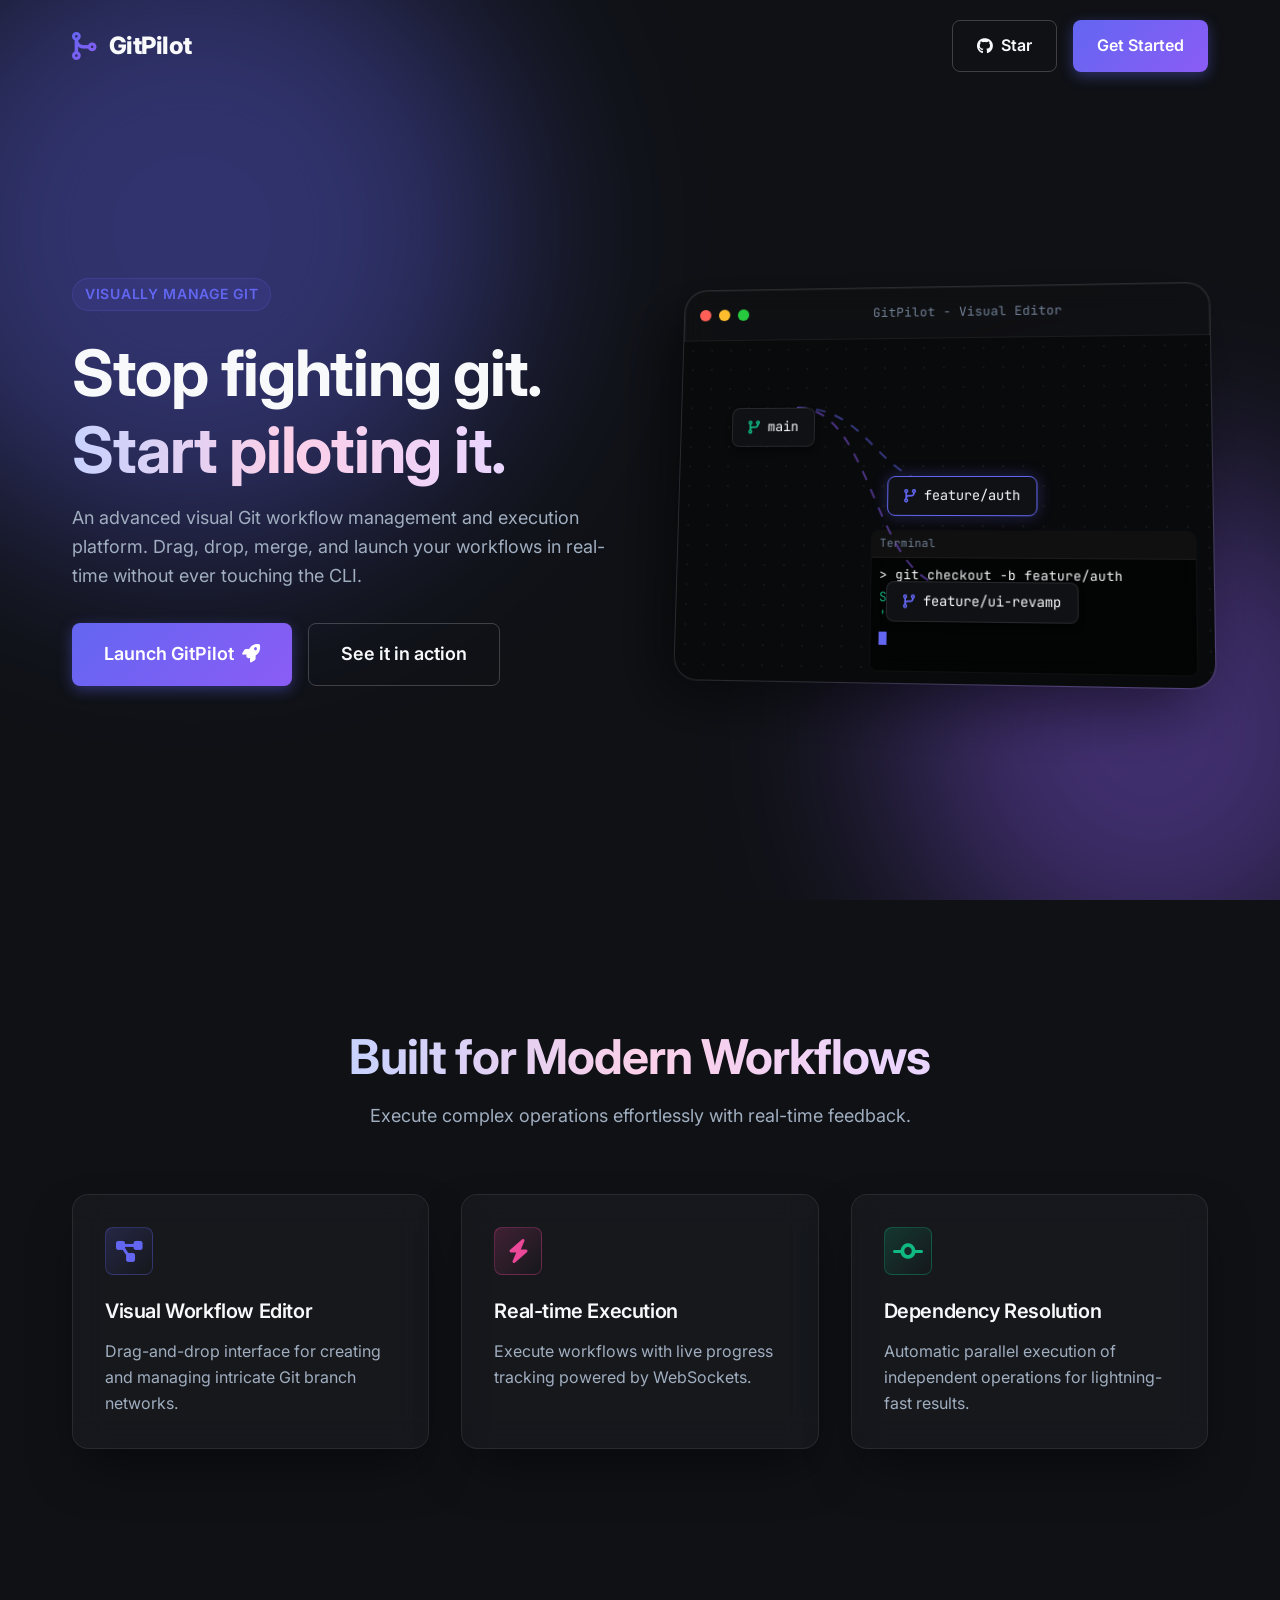
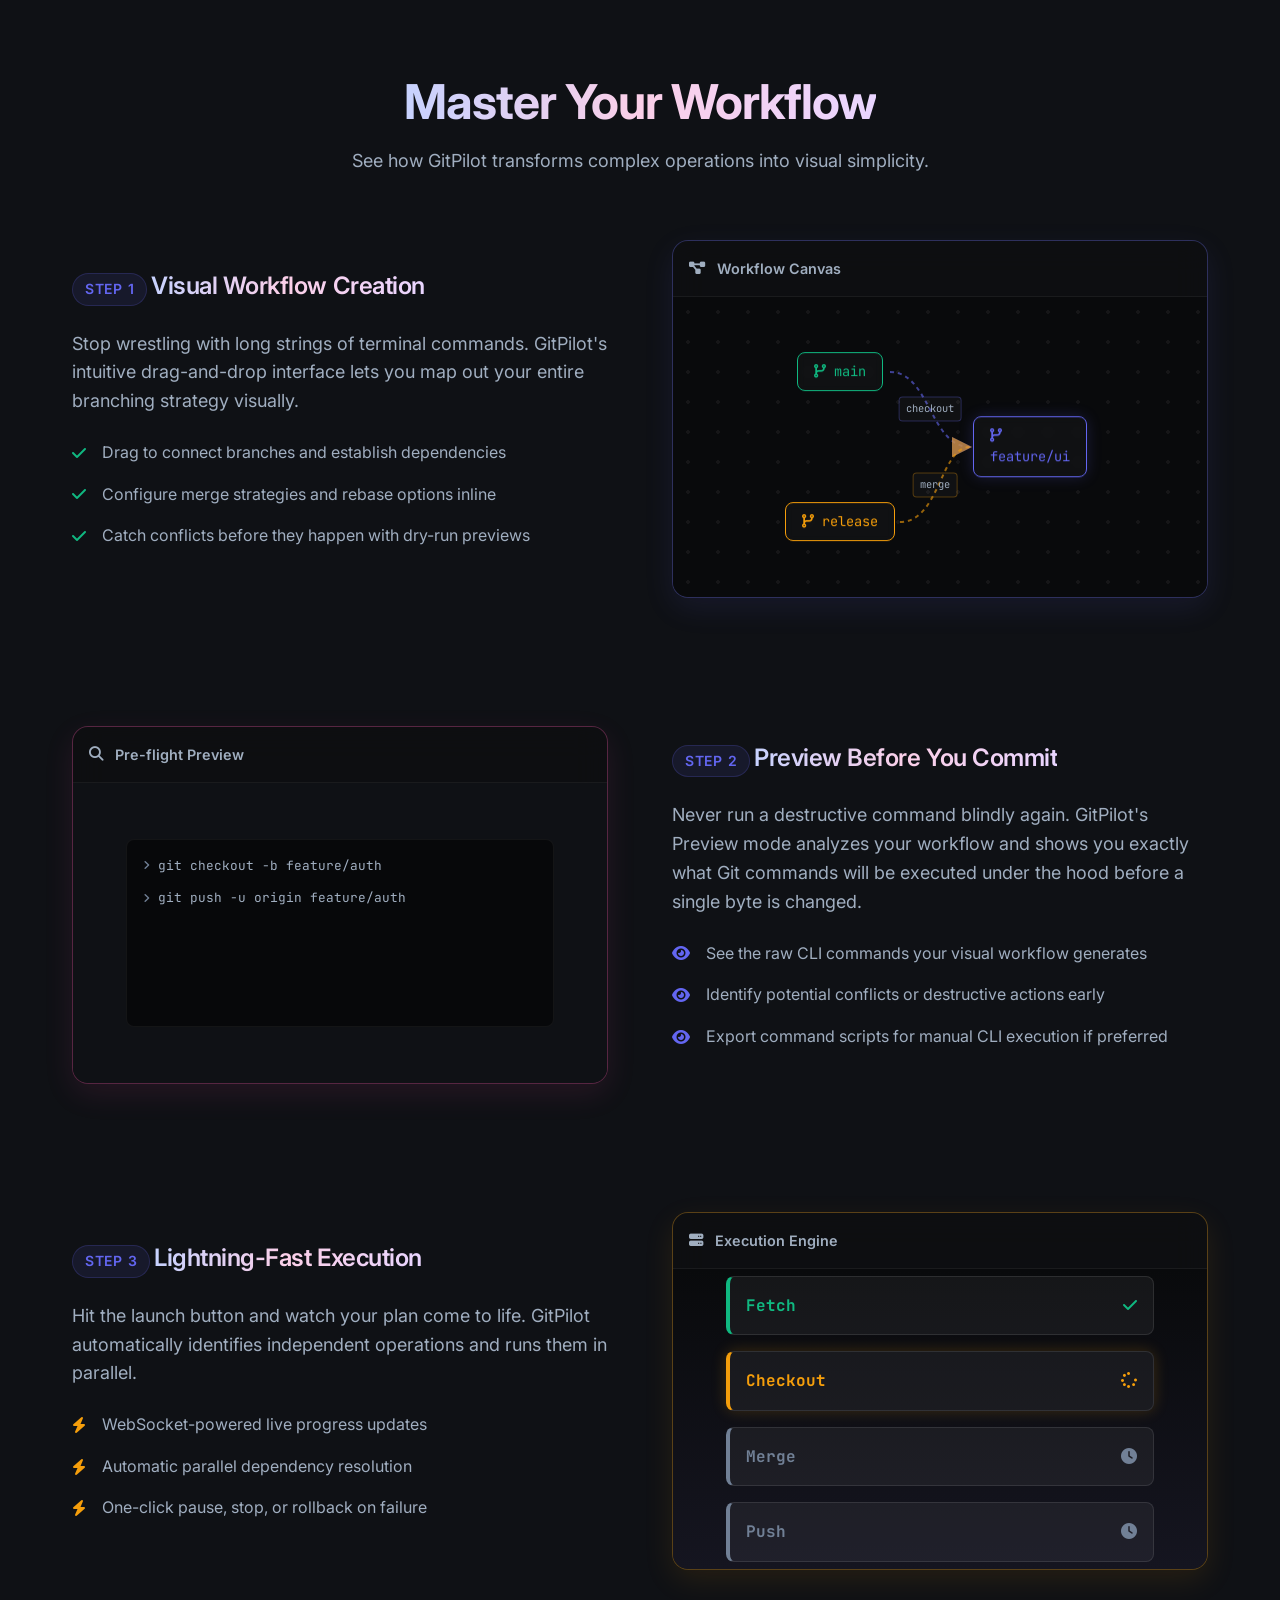
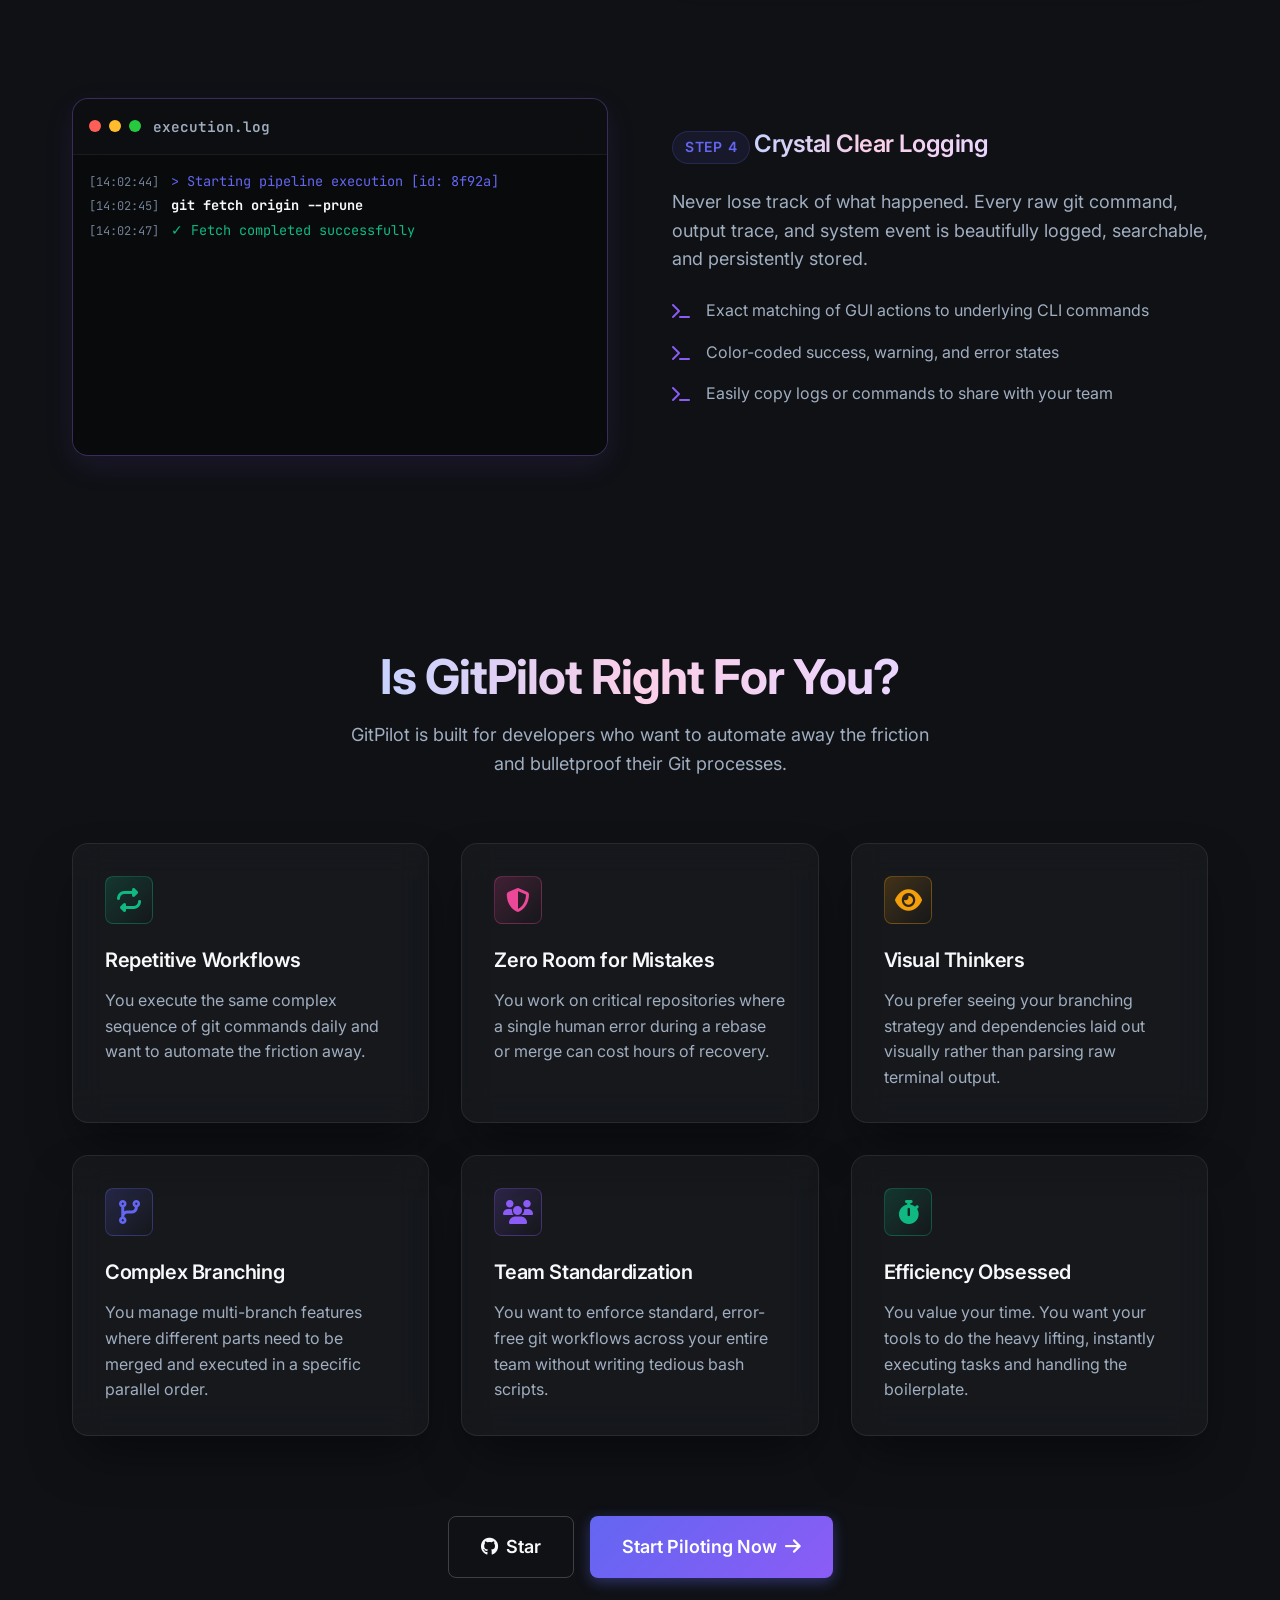
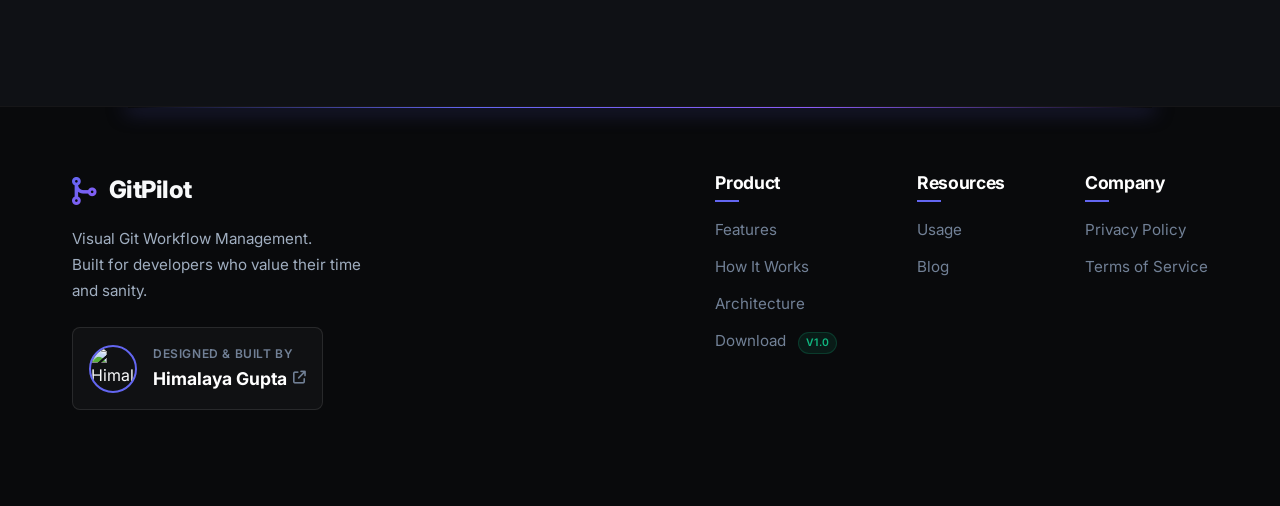
==== commit 48839a4d: "seo optimisations" ====
--- a/index.html
+++ b/index.html
@@ -3,8 +3,34 @@
 <head>
     <meta charset="UTF-8">
     <meta name="viewport" content="width=device-width, initial-scale=1.0">
+    
+    <!-- Primary Meta Tags -->
     <title>GitPilot - Visual Git Workflow Excellence</title>
-    <meta name="description" content="GitPilot is an advanced visual Git workflow management and execution platform.">
+    <meta name="title" content="GitPilot - Visual Git Workflow Excellence">
+    <meta name="description" content="GitPilot is an advanced visual Git workflow management and execution platform. Automate away the friction and bulletproof your Git processes without touching the CLI.">
+    <meta name="keywords" content="Git, version control, git GUI, workflow management, visual git editor, branch management, DevOps tools, Himalaya Gupta, open source">
+    <meta name="author" content="Himalaya Gupta">
+    <meta name="robots" content="index, follow">
+
+    <!-- Open Graph / Facebook -->
+    <meta property="og:type" content="website">
+    <meta property="og:url" content="https://gitpilot.online/">
+    <meta property="og:title" content="GitPilot - Visual Git Workflow Excellence">
+    <meta property="og:description" content="GitPilot is an advanced visual Git workflow management and execution platform. Automate away the friction and bulletproof your Git processes without touching the CLI.">
+    <meta property="og:image" content="https://gitpilot.online/assets/og-image.jpg">
+    <meta property="og:site_name" content="GitPilot">
+
+    <!-- Twitter -->
+    <meta property="twitter:card" content="summary_large_image">
+    <meta property="twitter:url" content="https://gitpilot.online/">
+    <meta property="twitter:title" content="GitPilot - Visual Git Workflow Excellence">
+    <meta property="twitter:description" content="GitPilot is an advanced visual Git workflow management and execution platform. Automate away the friction and bulletproof your Git processes without touching the CLI.">
+    <meta property="twitter:image" content="https://gitpilot.online/assets/og-image.jpg">
+    <meta property="twitter:creator" content="@himalaya0035">
+
+    <!-- Canonical Link -->
+    <link rel="canonical" href="https://gitpilot.online/">
+
     <!-- Google Fonts -->
     <link rel="preconnect" href="https://fonts.googleapis.com">
     <link rel="preconnect" href="https://fonts.gstatic.com" crossorigin>
@@ -383,7 +409,7 @@
                     <div class="link-group">
                         <h4>Resources</h4>
                         <a href="#">Usage</a>
-                        <a href="#">Blog</a>
+                        <a href="blog/index.html">Blog</a>
                     </div>
                     <div class="link-group">
                         <h4>Company</h4>
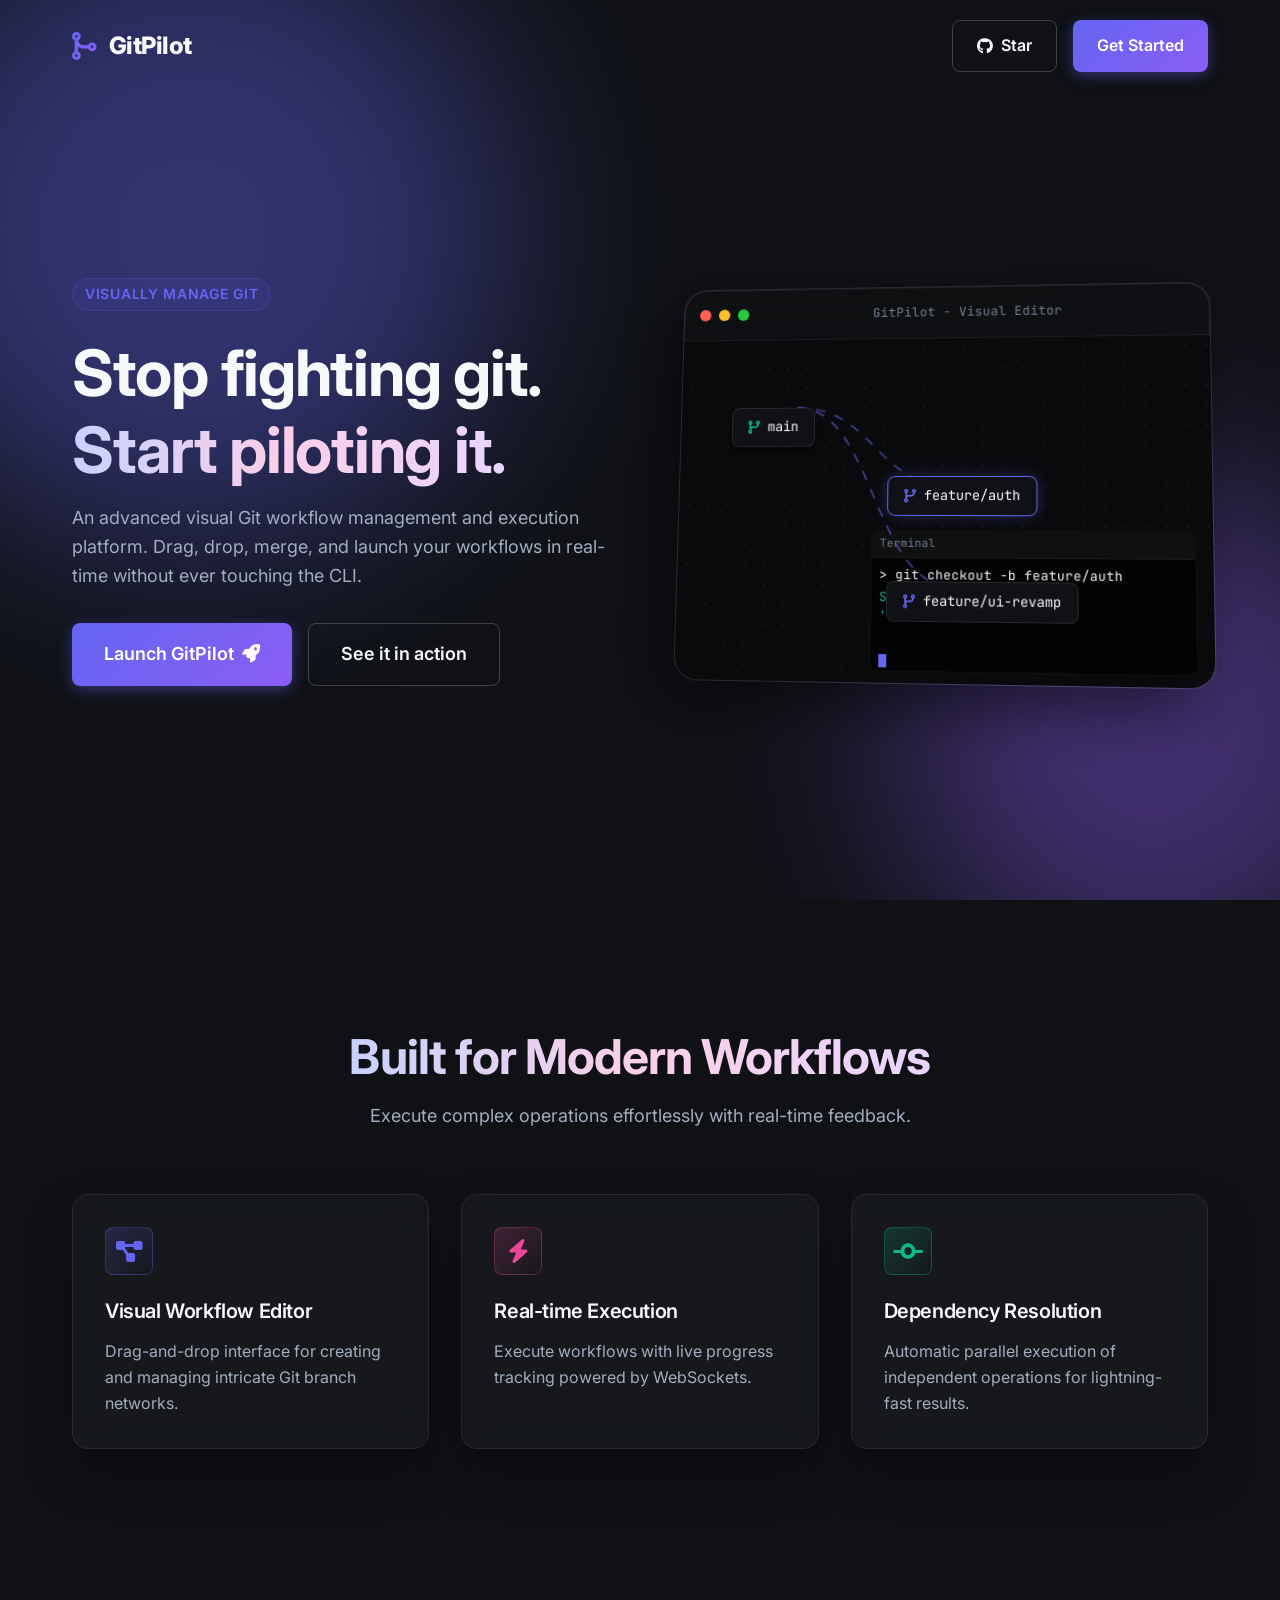
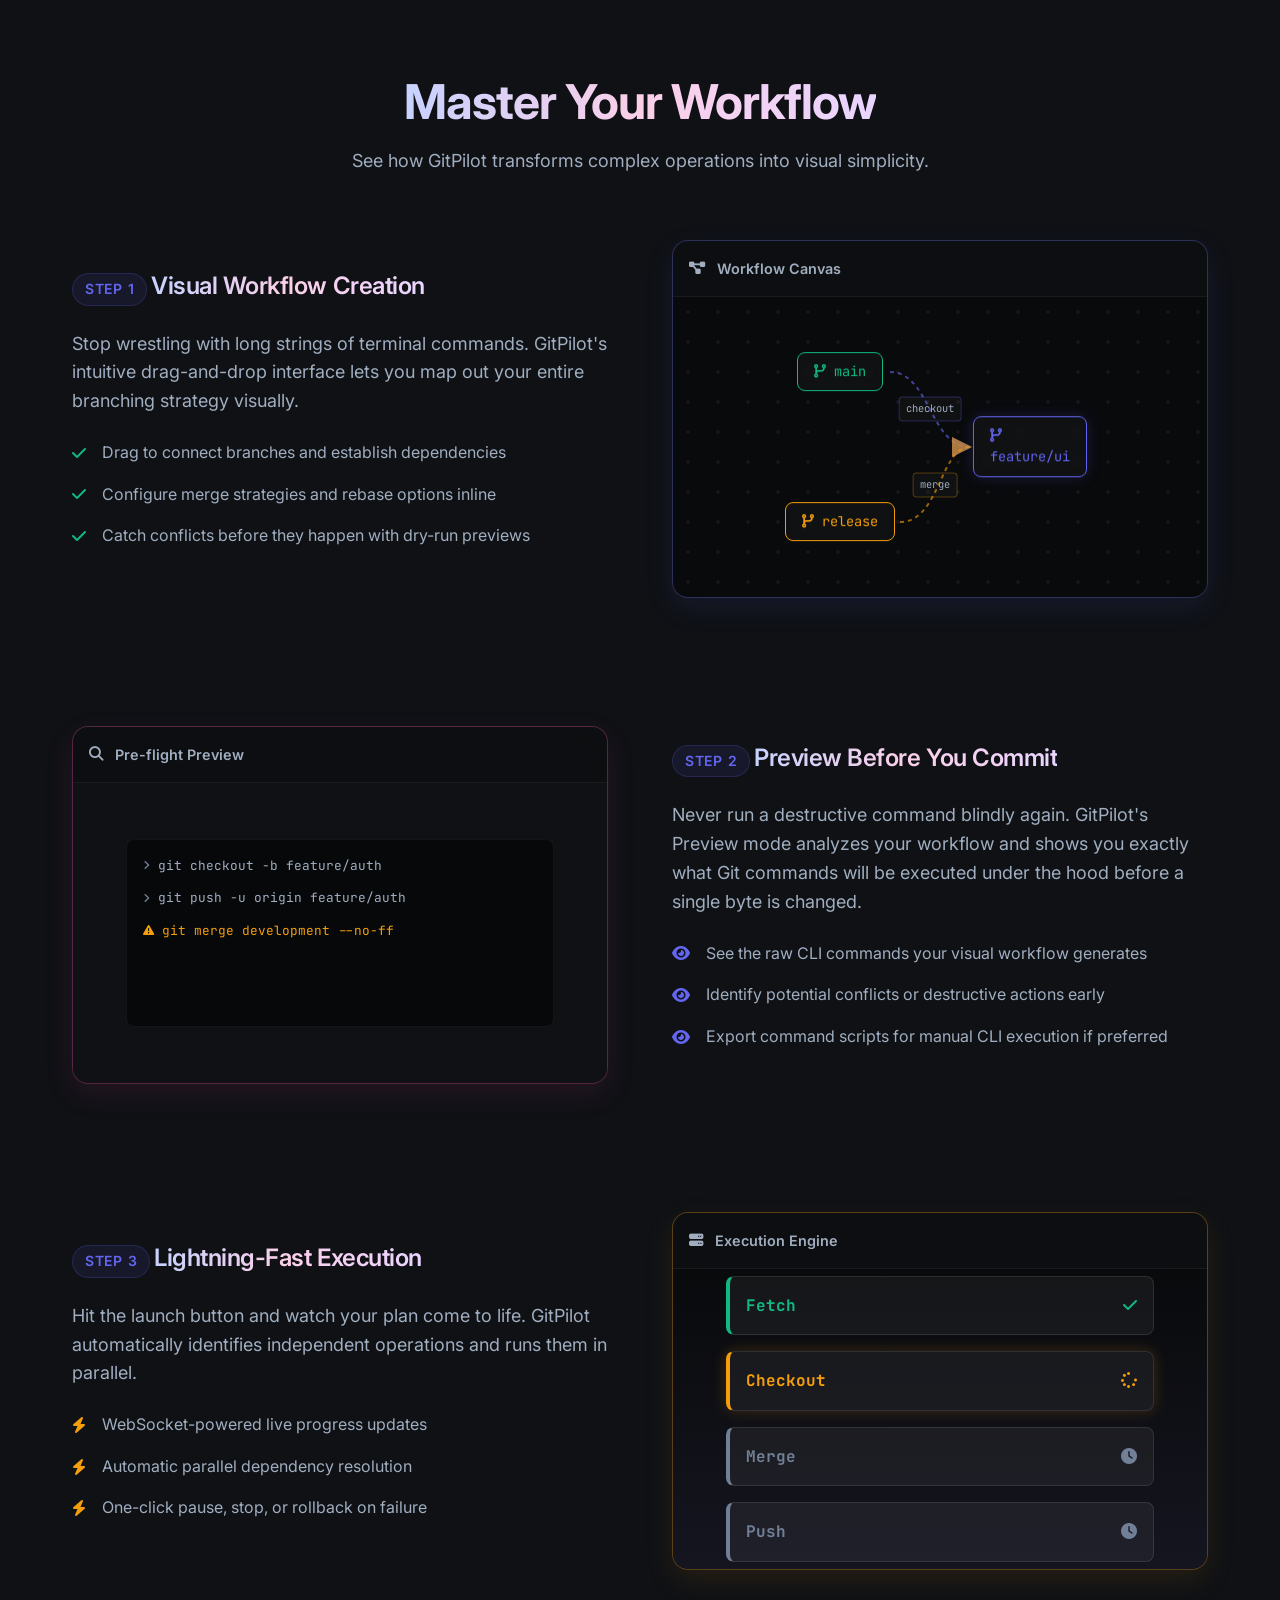
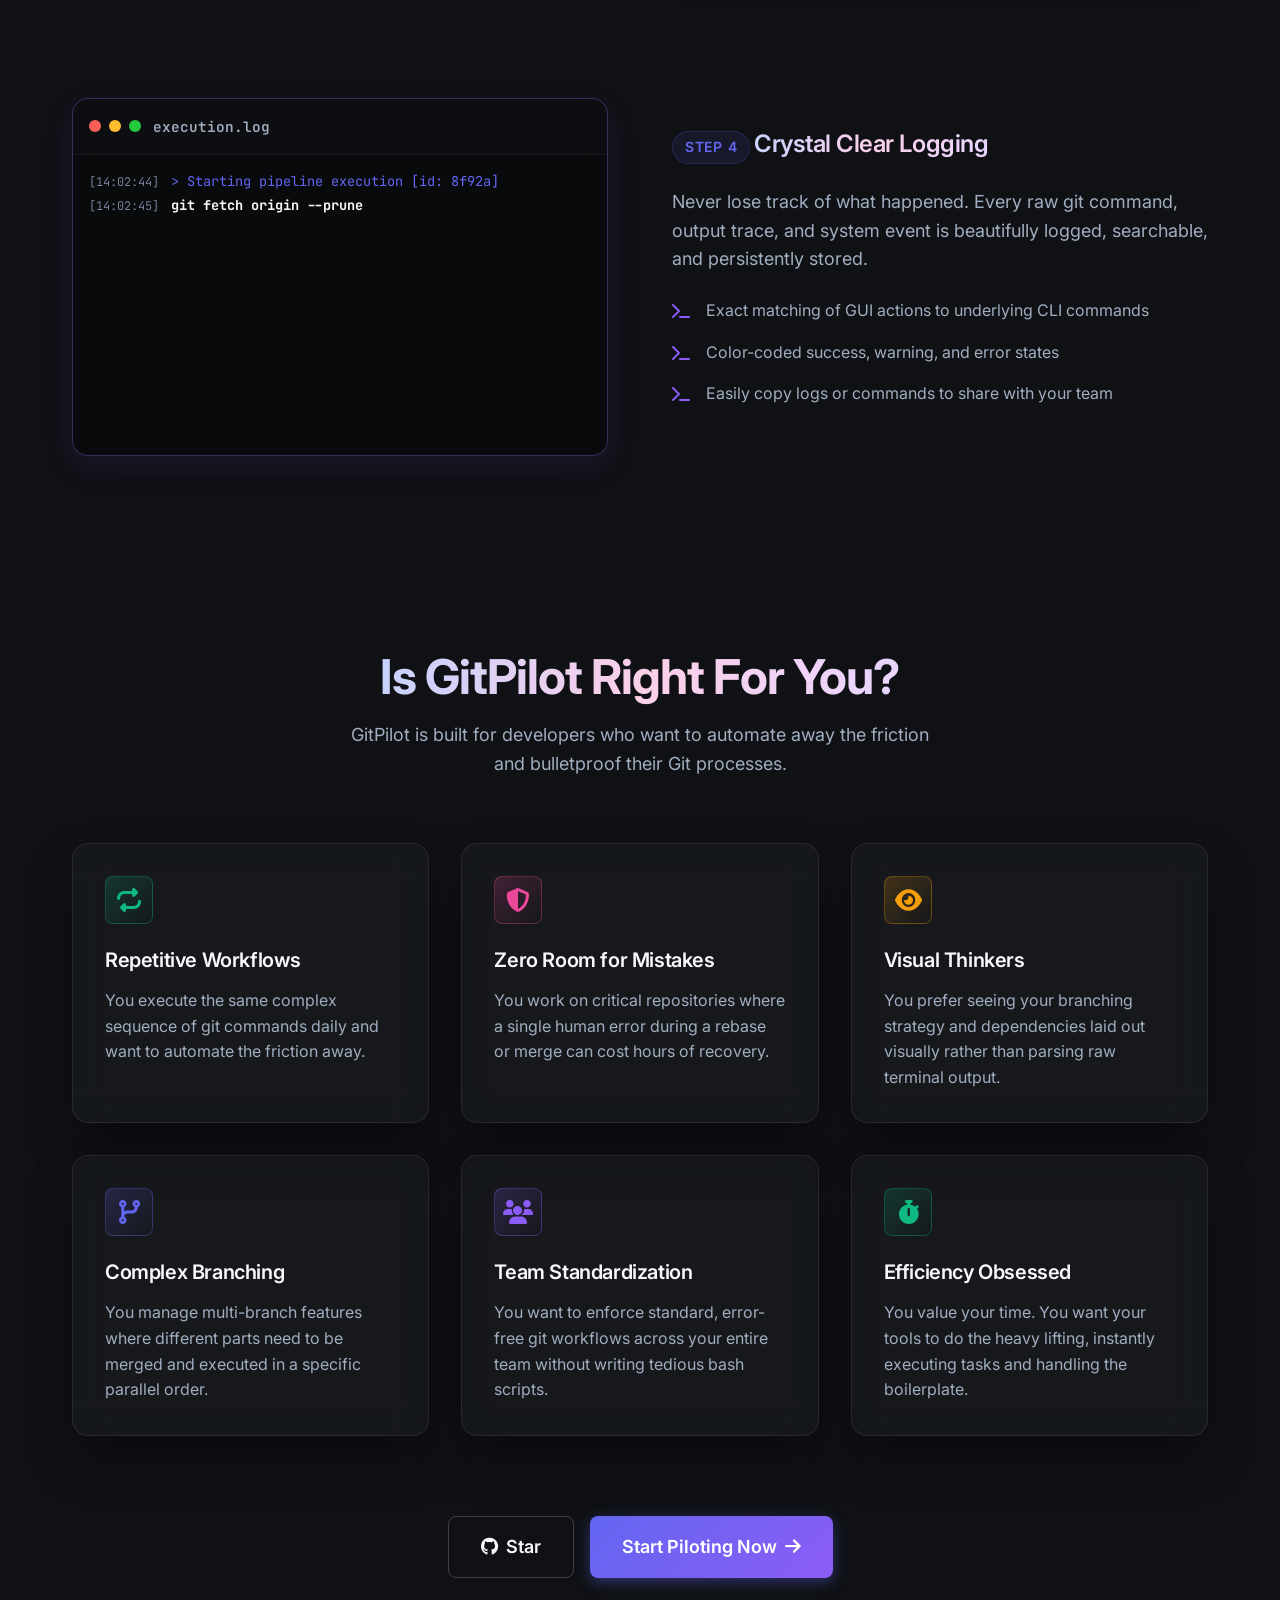
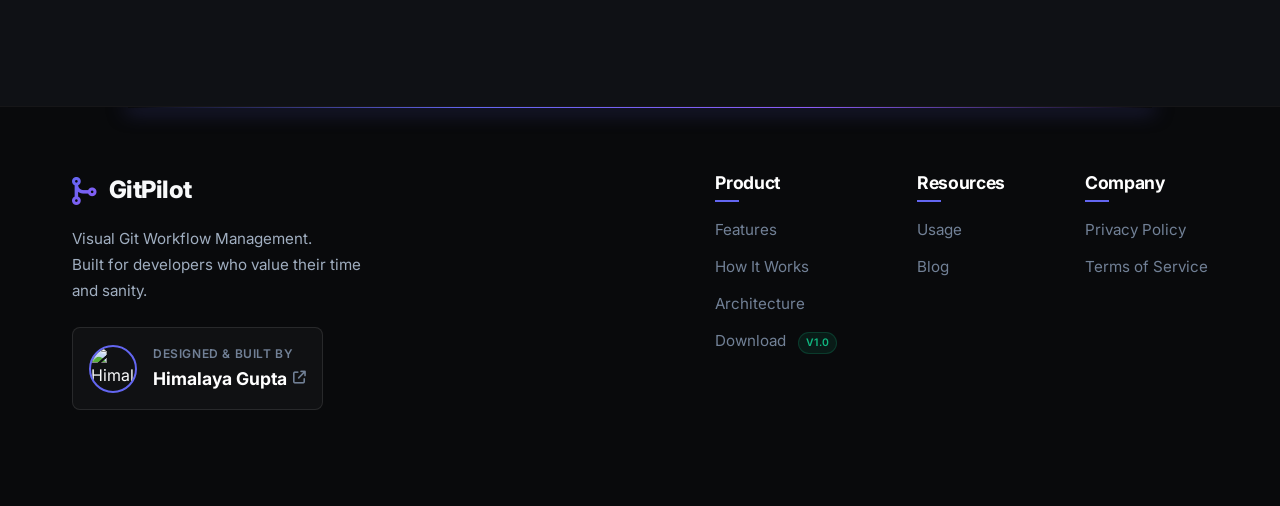
==== commit 1dab6f81: "fix: Update GitHub links across landing pages to point to the GitPilot repository." ====
--- a/index.html
+++ b/index.html
@@ -51,7 +51,7 @@
             </a>
             
             <div class="nav-actions">
-                <a href="https://github.com" target="_blank" class="btn btn-outline" aria-label="Github"><i class="fa-brands fa-github"></i> Star</a>
+                <a href="https://github.com/himalaya0035/GitPilot" target="_blank" class="btn btn-outline" aria-label="Github"><i class="fa-brands fa-github"></i> Star</a>
                 <a href="#download" class="btn btn-primary">Get Started</a>
             </div>
             <button class="menu-toggle" aria-label="Toggle menu">
@@ -369,7 +369,7 @@
             </div>
             
             <div class="text-center mt-4" style="display: flex; justify-content: center; gap: 1rem; flex-wrap: wrap; margin-top: 5rem;">
-                 <a href="https://github.com" target="_blank" class="btn btn-outline btn-lg mt-2" aria-label="Github"><i class="fa-brands fa-github"></i> Star</a>
+                 <a href="https://github.com/himalaya0035/GitPilot" target="_blank" class="btn btn-outline btn-lg mt-2" aria-label="Github"><i class="fa-brands fa-github"></i> Star</a>
                  <a href="#download" class="btn btn-primary btn-lg mt-2">Start Piloting Now <i class="fa-solid fa-arrow-right"></i></a>
             </div>
         </div>
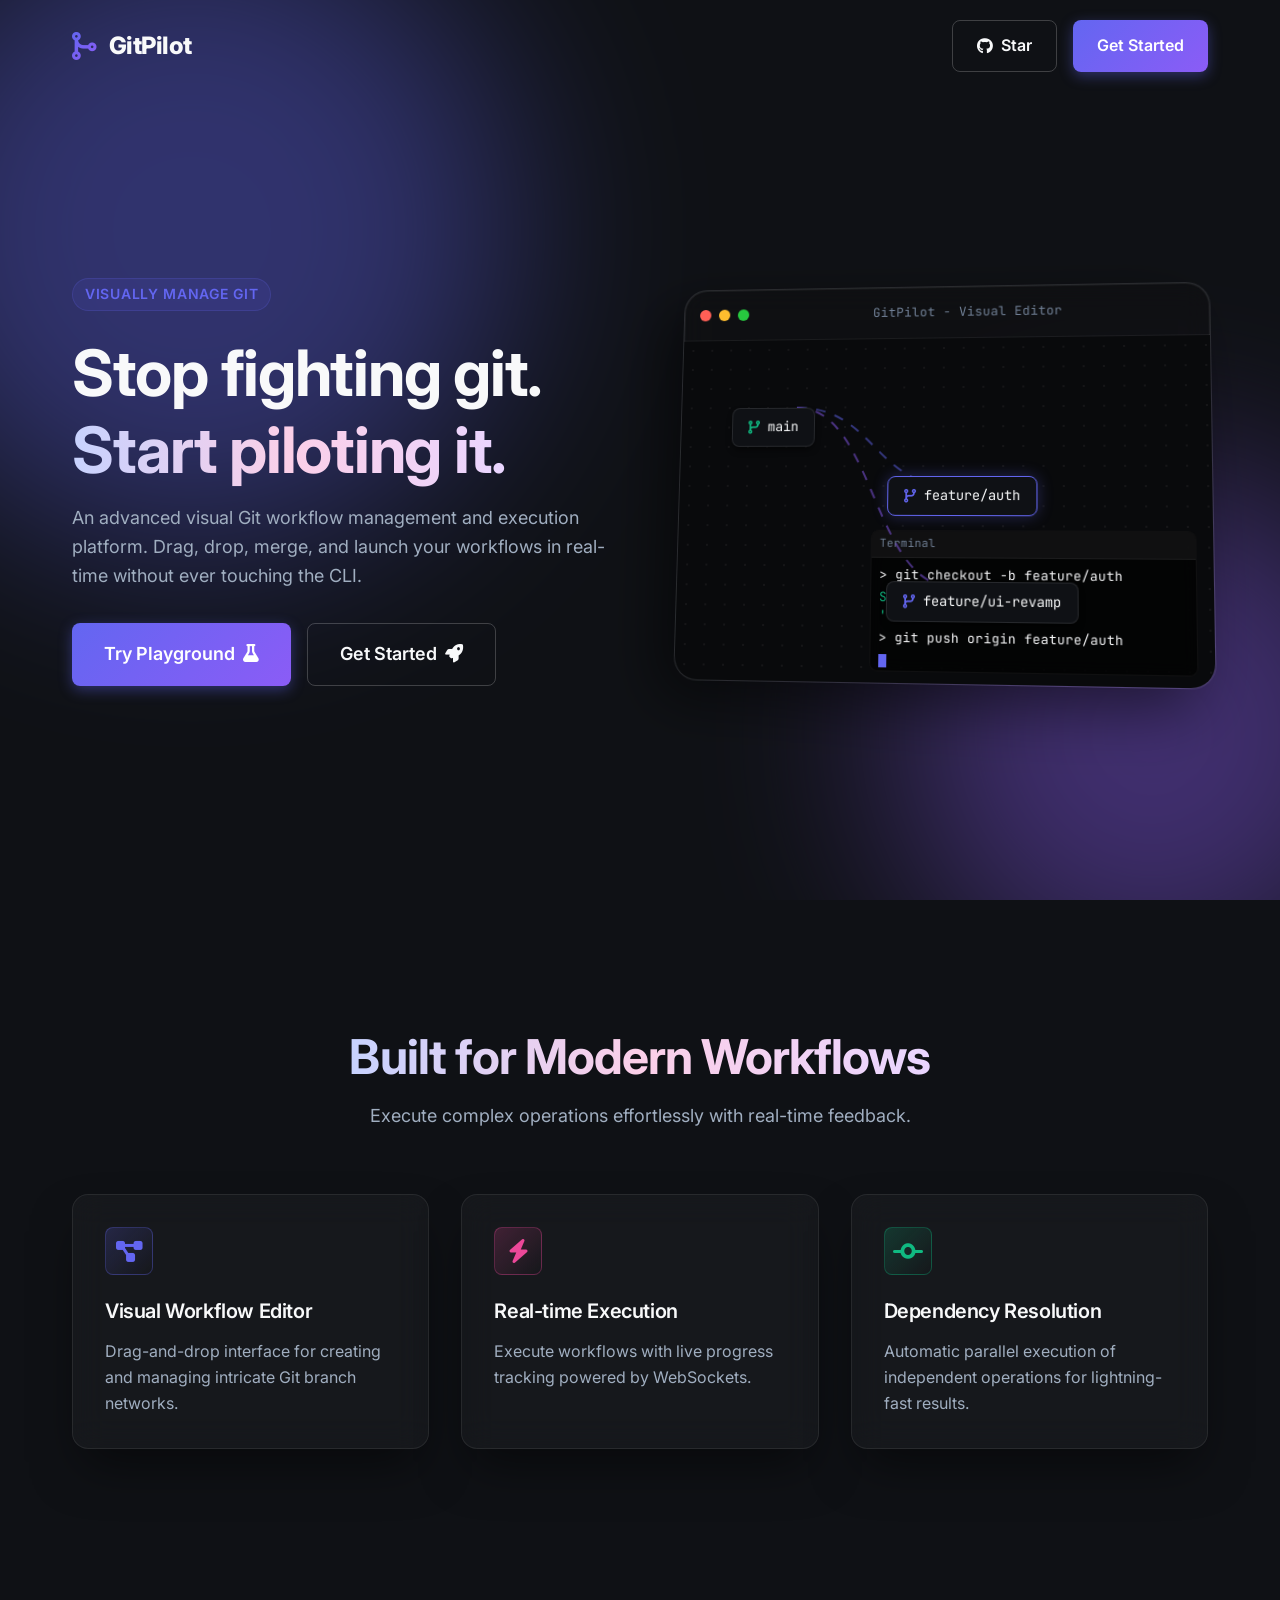
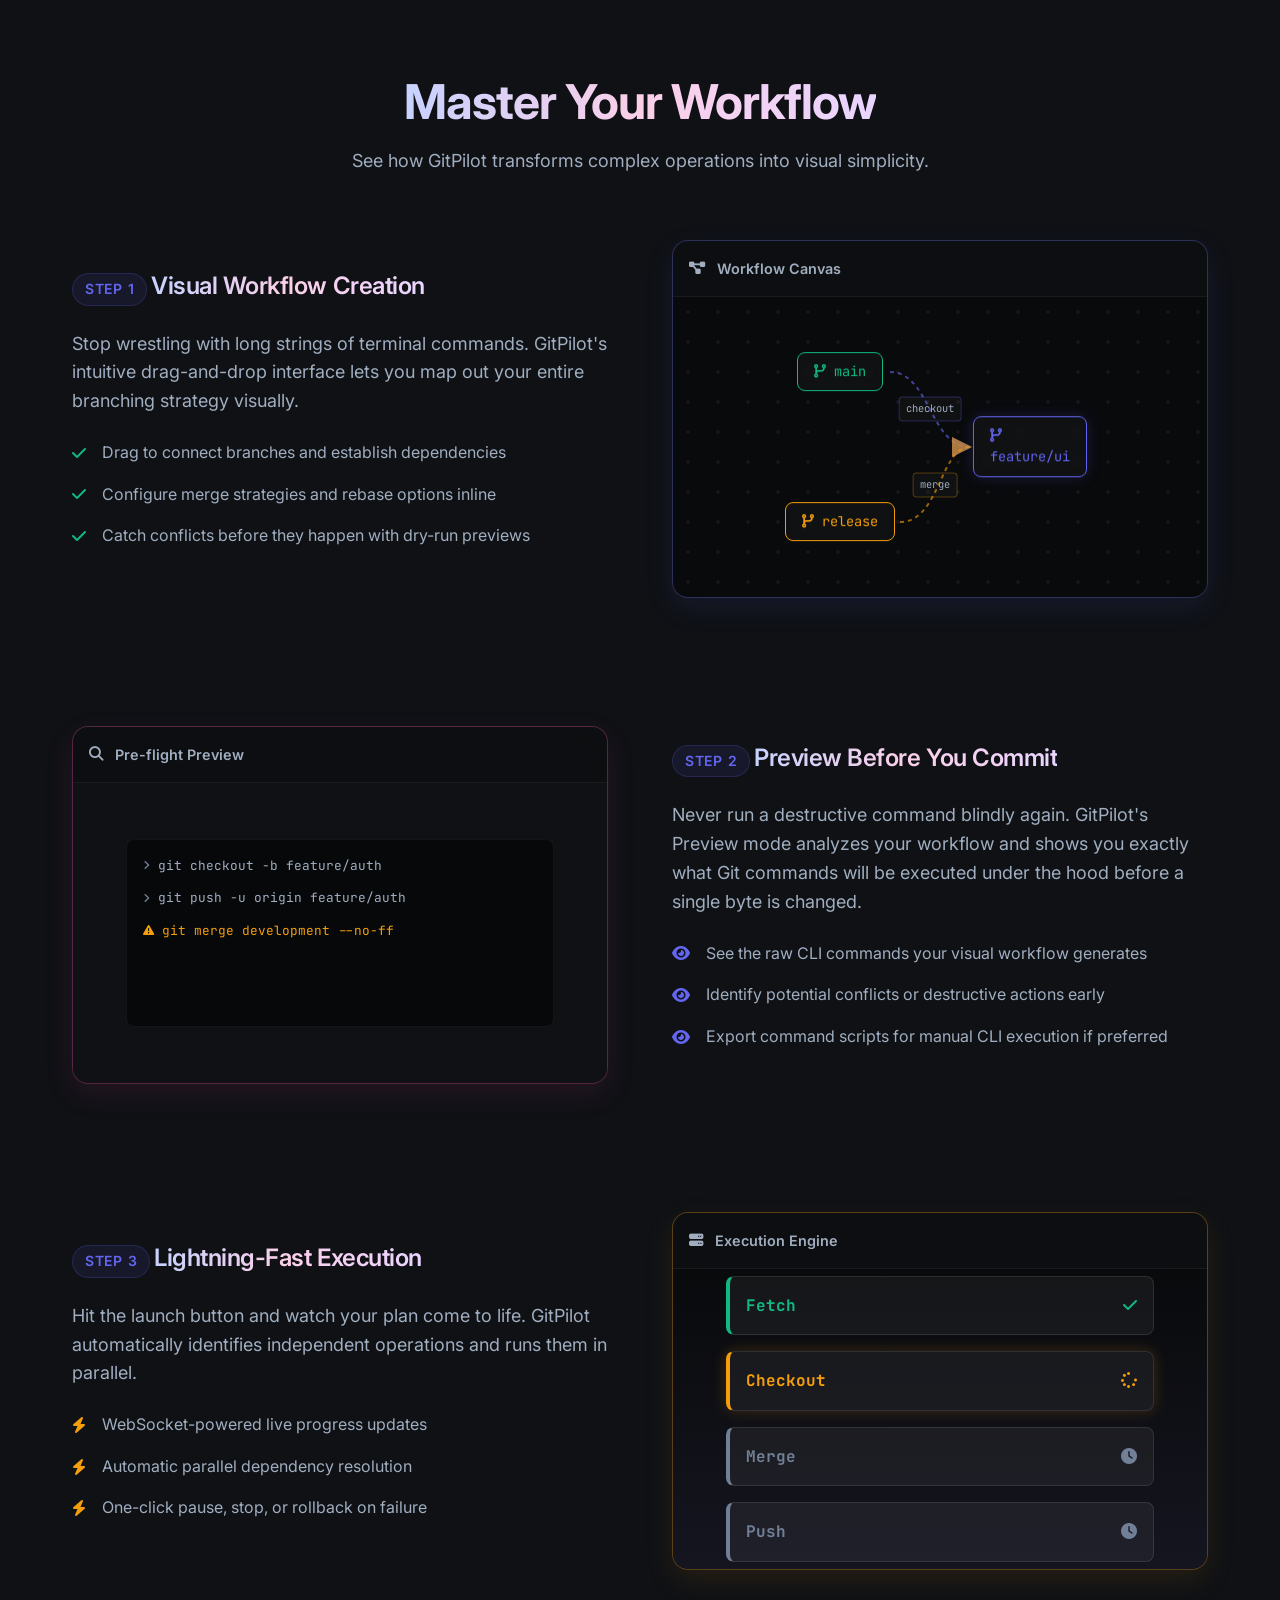
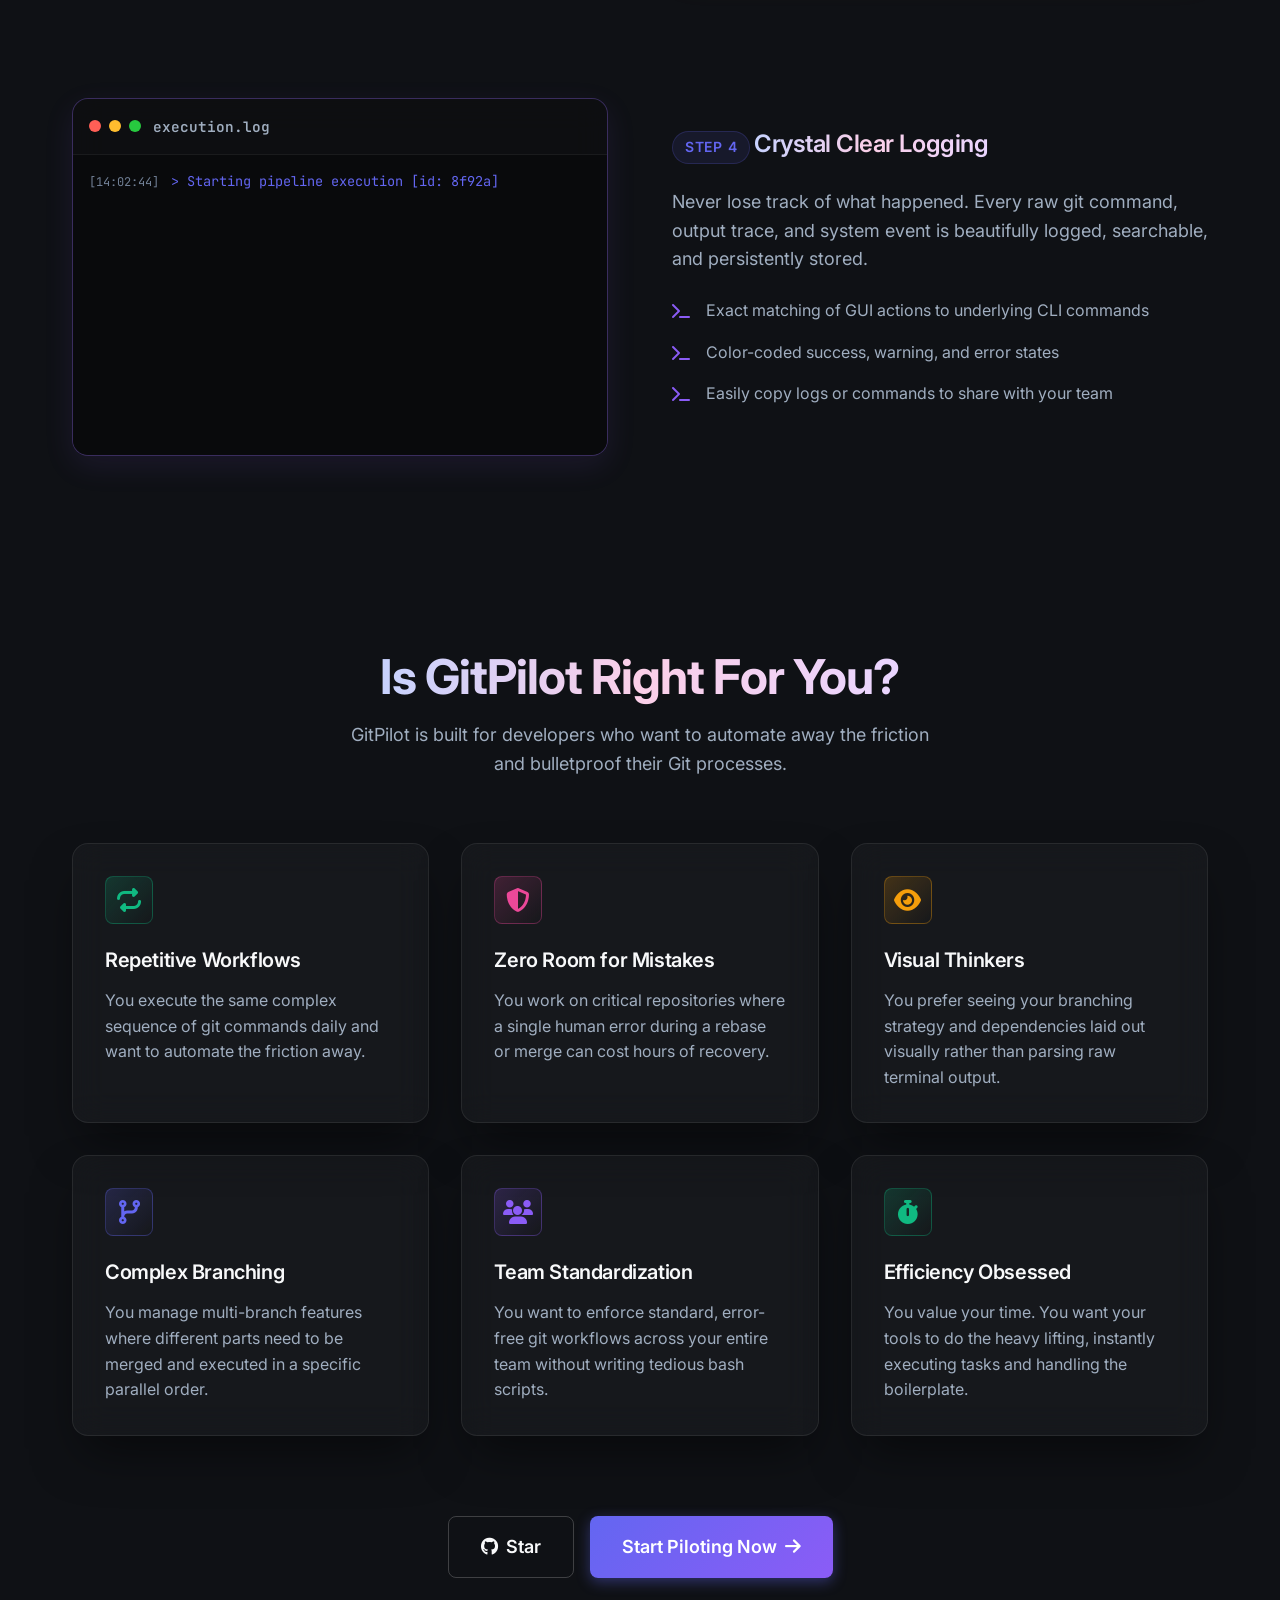
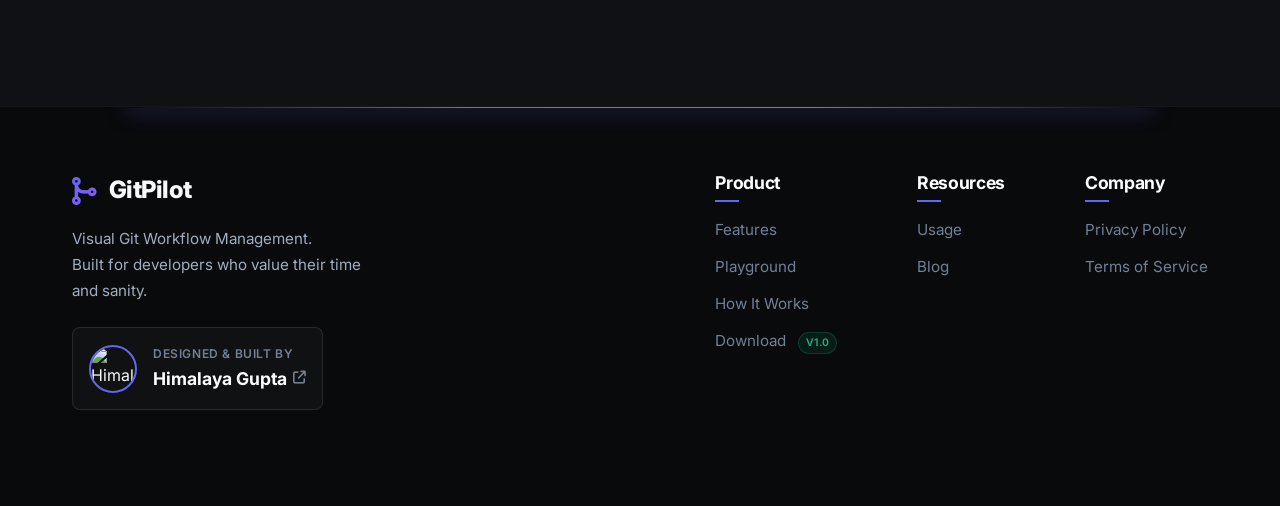
==== commit a172d92e: "feat: Update navigation with Playground links, refresh hero call-to-actions, and refine page content" ====
--- a/index.html
+++ b/index.html
@@ -72,8 +72,8 @@
                 <h1 class="fade-in-up delay-1">Stop fighting git.<br><span class="text-gradient">Start piloting it.</span></h1>
                 <p class="fade-in-up delay-2">An advanced visual Git workflow management and execution platform. Drag, drop, merge, and launch your workflows in real-time without ever touching the CLI.</p>
                 <div class="hero-cta fade-in-up delay-3">
-                    <a href="#download" class="btn btn-primary btn-lg">Launch GitPilot <i class="fa-solid fa-rocket"></i></a>
-                    <a href="#how-it-works" class="btn btn-outline btn-lg">See it in action</a>
+                    <a href="https://himalaya0035.github.io/GitPilot" target="_blank" class="btn btn-primary btn-lg">Try Playground <i class="fa-solid fa-flask"></i></a>
+                    <a href="#download" class="btn btn-outline btn-lg">Get Started <i class="fa-solid fa-rocket"></i></a>
                 </div>
             </div>
             <div class="hero-visual fade-in delay-4">
@@ -402,8 +402,8 @@
                     <div class="link-group">
                         <h4>Product</h4>
                         <a href="#features">Features</a>
+                        <a href="https://himalaya0035.github.io/GitPilot" target="_blank">Playground</a>
                         <a href="#how-it-works">How It Works</a>
-                        <a href="#architecture">Architecture</a>
                         <a href="#download" class="text-primary">Download <span class="badge badge-sm">v1.0</span></a>
                     </div>
                     <div class="link-group">
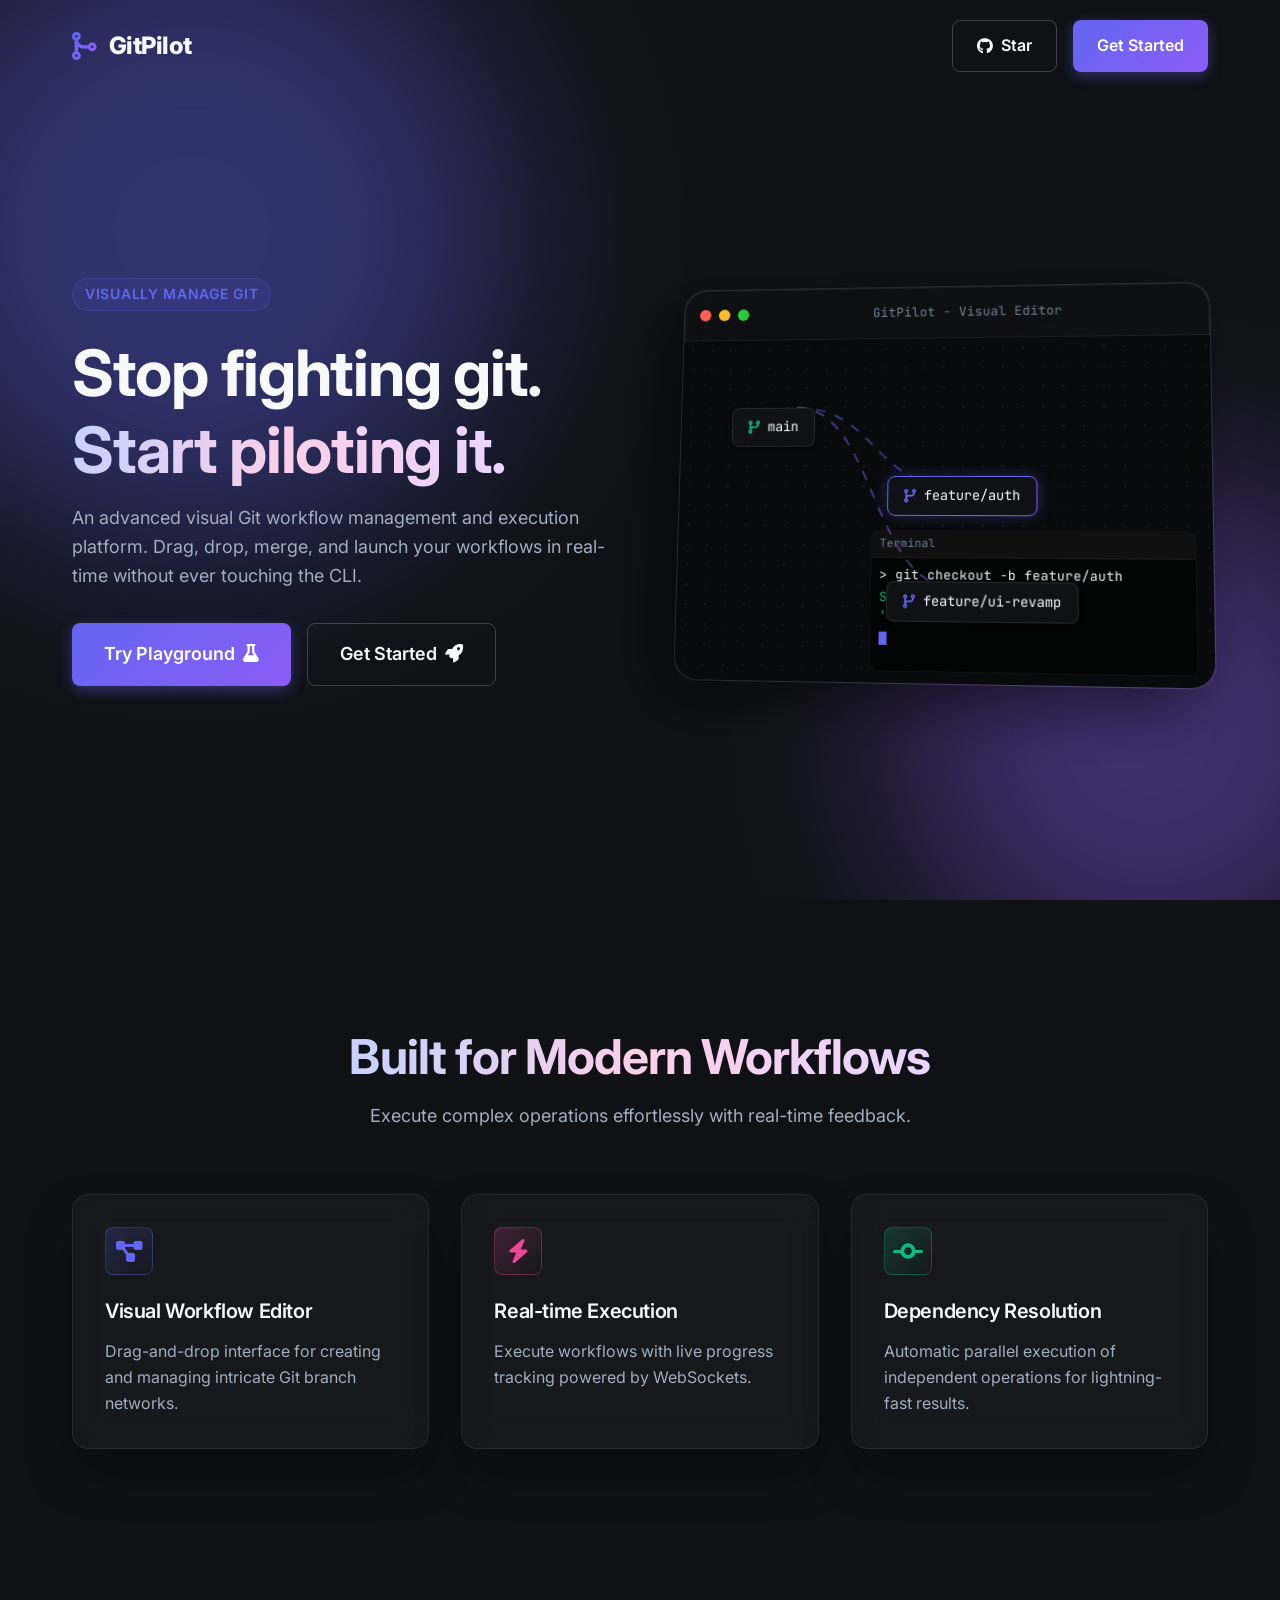
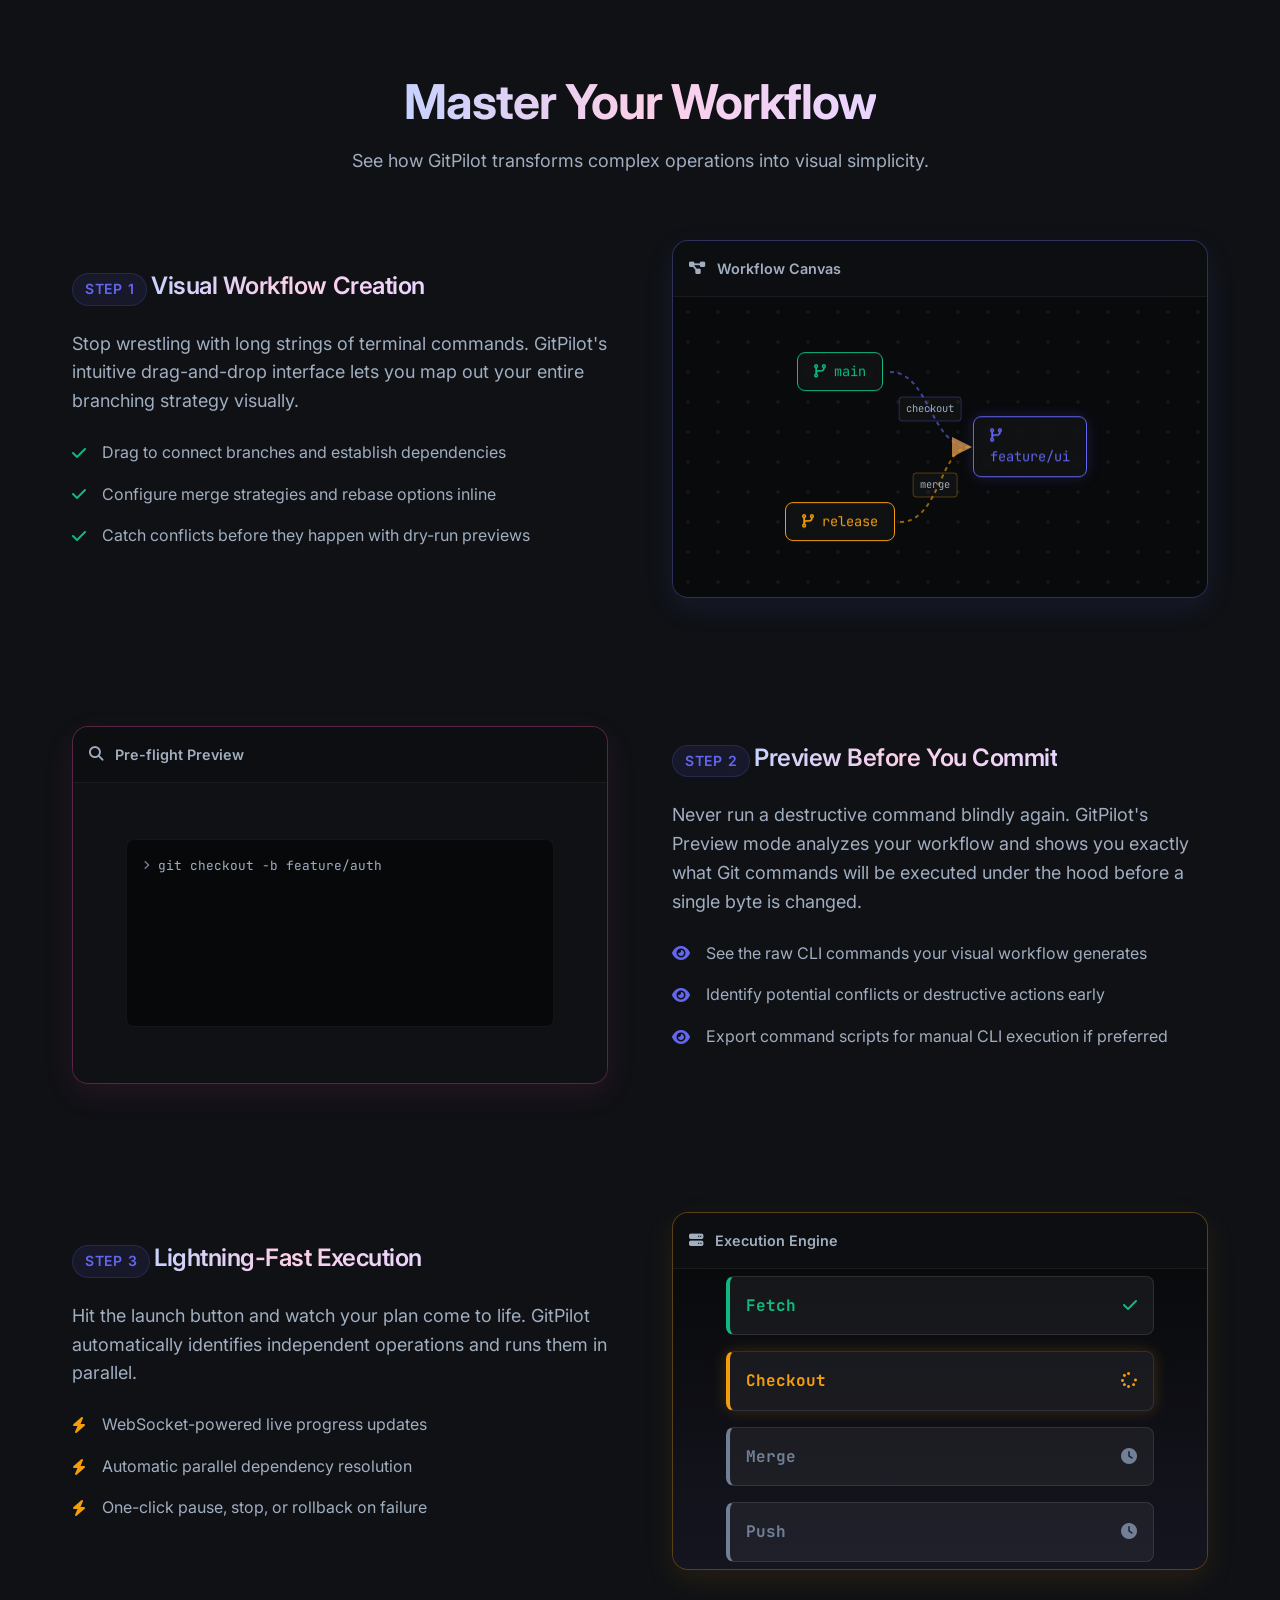
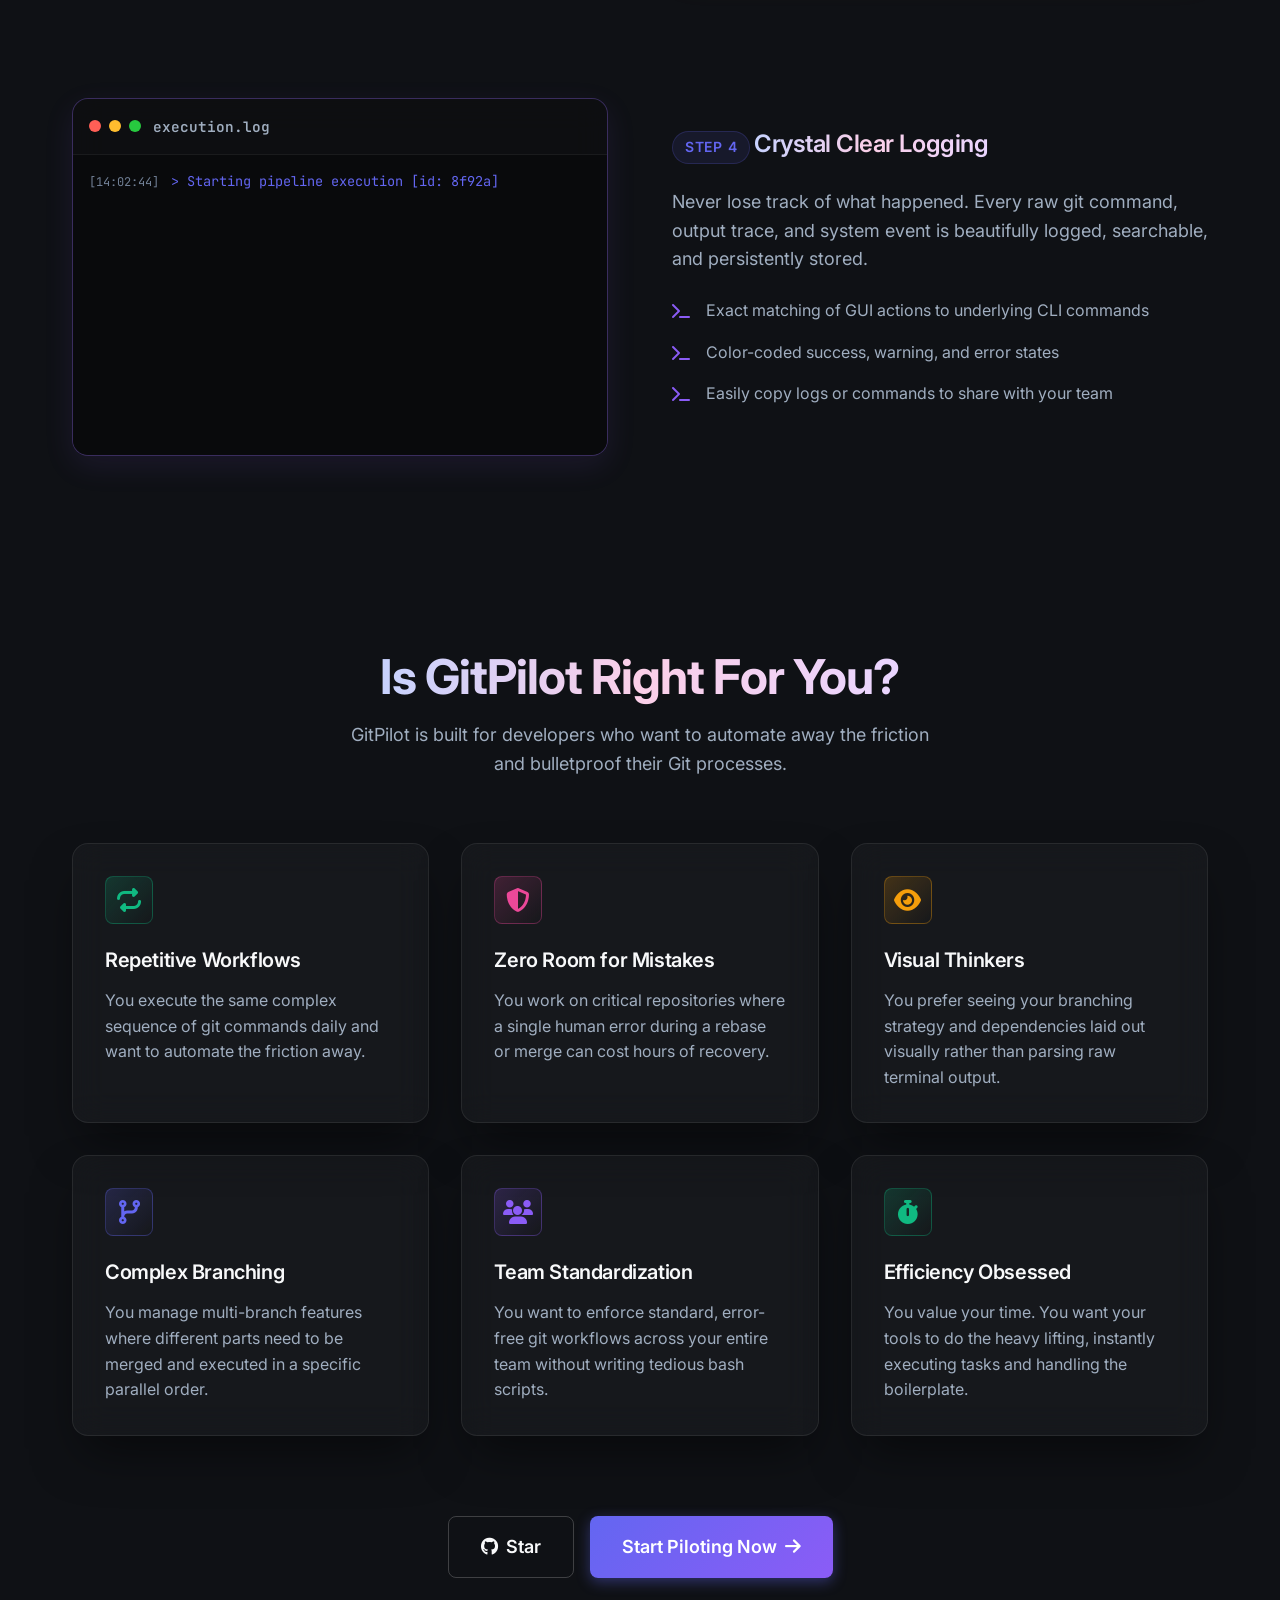
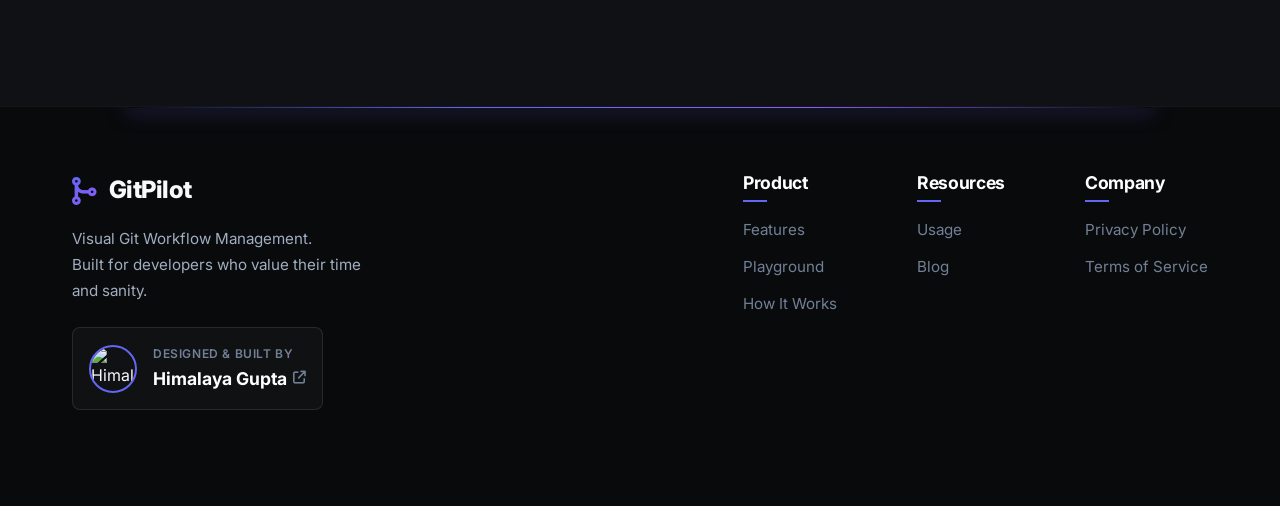
==== commit eb796c95: "feat: Implement dynamic footer loading and introduce a dedicated usage page, updating navigation lin" ====
--- a/index.html
+++ b/index.html
@@ -52,7 +52,7 @@
             
             <div class="nav-actions">
                 <a href="https://github.com/himalaya0035/GitPilot" target="_blank" class="btn btn-outline" aria-label="Github"><i class="fa-brands fa-github"></i> Star</a>
-                <a href="#download" class="btn btn-primary">Get Started</a>
+                <a href="usage.html" class="btn btn-primary">Get Started</a>
             </div>
             <button class="menu-toggle" aria-label="Toggle menu">
                 <i class="fa-solid fa-bars"></i>
@@ -73,7 +73,7 @@
                 <p class="fade-in-up delay-2">An advanced visual Git workflow management and execution platform. Drag, drop, merge, and launch your workflows in real-time without ever touching the CLI.</p>
                 <div class="hero-cta fade-in-up delay-3">
                     <a href="https://himalaya0035.github.io/GitPilot" target="_blank" class="btn btn-primary btn-lg">Try Playground <i class="fa-solid fa-flask"></i></a>
-                    <a href="#download" class="btn btn-outline btn-lg">Get Started <i class="fa-solid fa-rocket"></i></a>
+                    <a href="usage.html" class="btn btn-outline btn-lg">Get Started <i class="fa-solid fa-rocket"></i></a>
                 </div>
             </div>
             <div class="hero-visual fade-in delay-4">
@@ -370,56 +370,14 @@
             
             <div class="text-center mt-4" style="display: flex; justify-content: center; gap: 1rem; flex-wrap: wrap; margin-top: 5rem;">
                  <a href="https://github.com/himalaya0035/GitPilot" target="_blank" class="btn btn-outline btn-lg mt-2" aria-label="Github"><i class="fa-brands fa-github"></i> Star</a>
-                 <a href="#download" class="btn btn-primary btn-lg mt-2">Start Piloting Now <i class="fa-solid fa-arrow-right"></i></a>
+                 <a href="usage.html" class="btn btn-primary btn-lg mt-2">Start Piloting Now <i class="fa-solid fa-arrow-right"></i></a>
             </div>
         </div>
     </section>
 
     <!-- Footer -->
-    <footer class="footer pt-2">
-        <div class="footer-glow"></div>
-        <div class="container relative">
-            <div class="footer-content">
-                <div class="footer-brand">
-                    <a href="#" class="logo mb-4">
-                        <i class="fa-solid fa-code-merge logo-icon"></i>
-                        <span>GitPilot</span>
-                    </a>
-                    <p>Visual Git Workflow Management.<br>Built for developers who value their time and sanity.</p>
-                    
-                    <div class="creator-badge mt-4" style="display: flex; align-items: center; gap: 1rem; padding: 1rem; background: rgba(255,255,255,0.03); border: 1px solid rgba(255,255,255,0.1); border-radius: var(--border-radius-sm); width: fit-content; transition: var(--transition-normal);">
-                        <img src="https://github.com/himalaya0035.png" alt="Himalaya Gupta" style="width: 48px; height: 48px; border-radius: 50%; border: 2px solid var(--accent-primary);">
-                        <div>
-                            <p style="margin: 0; font-size: 0.75rem; color: var(--text-muted); text-transform: uppercase; letter-spacing: 0.05em; font-weight: 600;">Designed & Built by</p>
-                            <a href="https://github.com/himalaya0035" target="_blank" style="font-size: 1.1rem; font-weight: 700; color: white; display: flex; align-items: center; gap: 0.4rem; text-decoration: none;">
-                                Himalaya Gupta <i class="fa-solid fa-arrow-up-right-from-square" style="font-size: 0.8rem; color: var(--text-muted);"></i>
-                            </a>
-                        </div>
-                    </div>
-                </div>
-
-                <div class="link-grid">
-                    <div class="link-group">
-                        <h4>Product</h4>
-                        <a href="#features">Features</a>
-                        <a href="https://himalaya0035.github.io/GitPilot" target="_blank">Playground</a>
-                        <a href="#how-it-works">How It Works</a>
-                        <a href="#download" class="text-primary">Download <span class="badge badge-sm">v1.0</span></a>
-                    </div>
-                    <div class="link-group">
-                        <h4>Resources</h4>
-                        <a href="#">Usage</a>
-                        <a href="blog/index.html">Blog</a>
-                    </div>
-                    <div class="link-group">
-                        <h4>Company</h4>
-                        <a href="privacy.html">Privacy Policy</a>
-                        <a href="terms.html">Terms of Service</a>
-                    </div>
-                </div>
-            </div>
-        </div>
-    </footer>
+    <div id="footer-placeholder"></div>
+    <script src="js/load-footer.js"></script>
 
     <!-- Custom JS -->
     <script src="js/main.js"></script>
